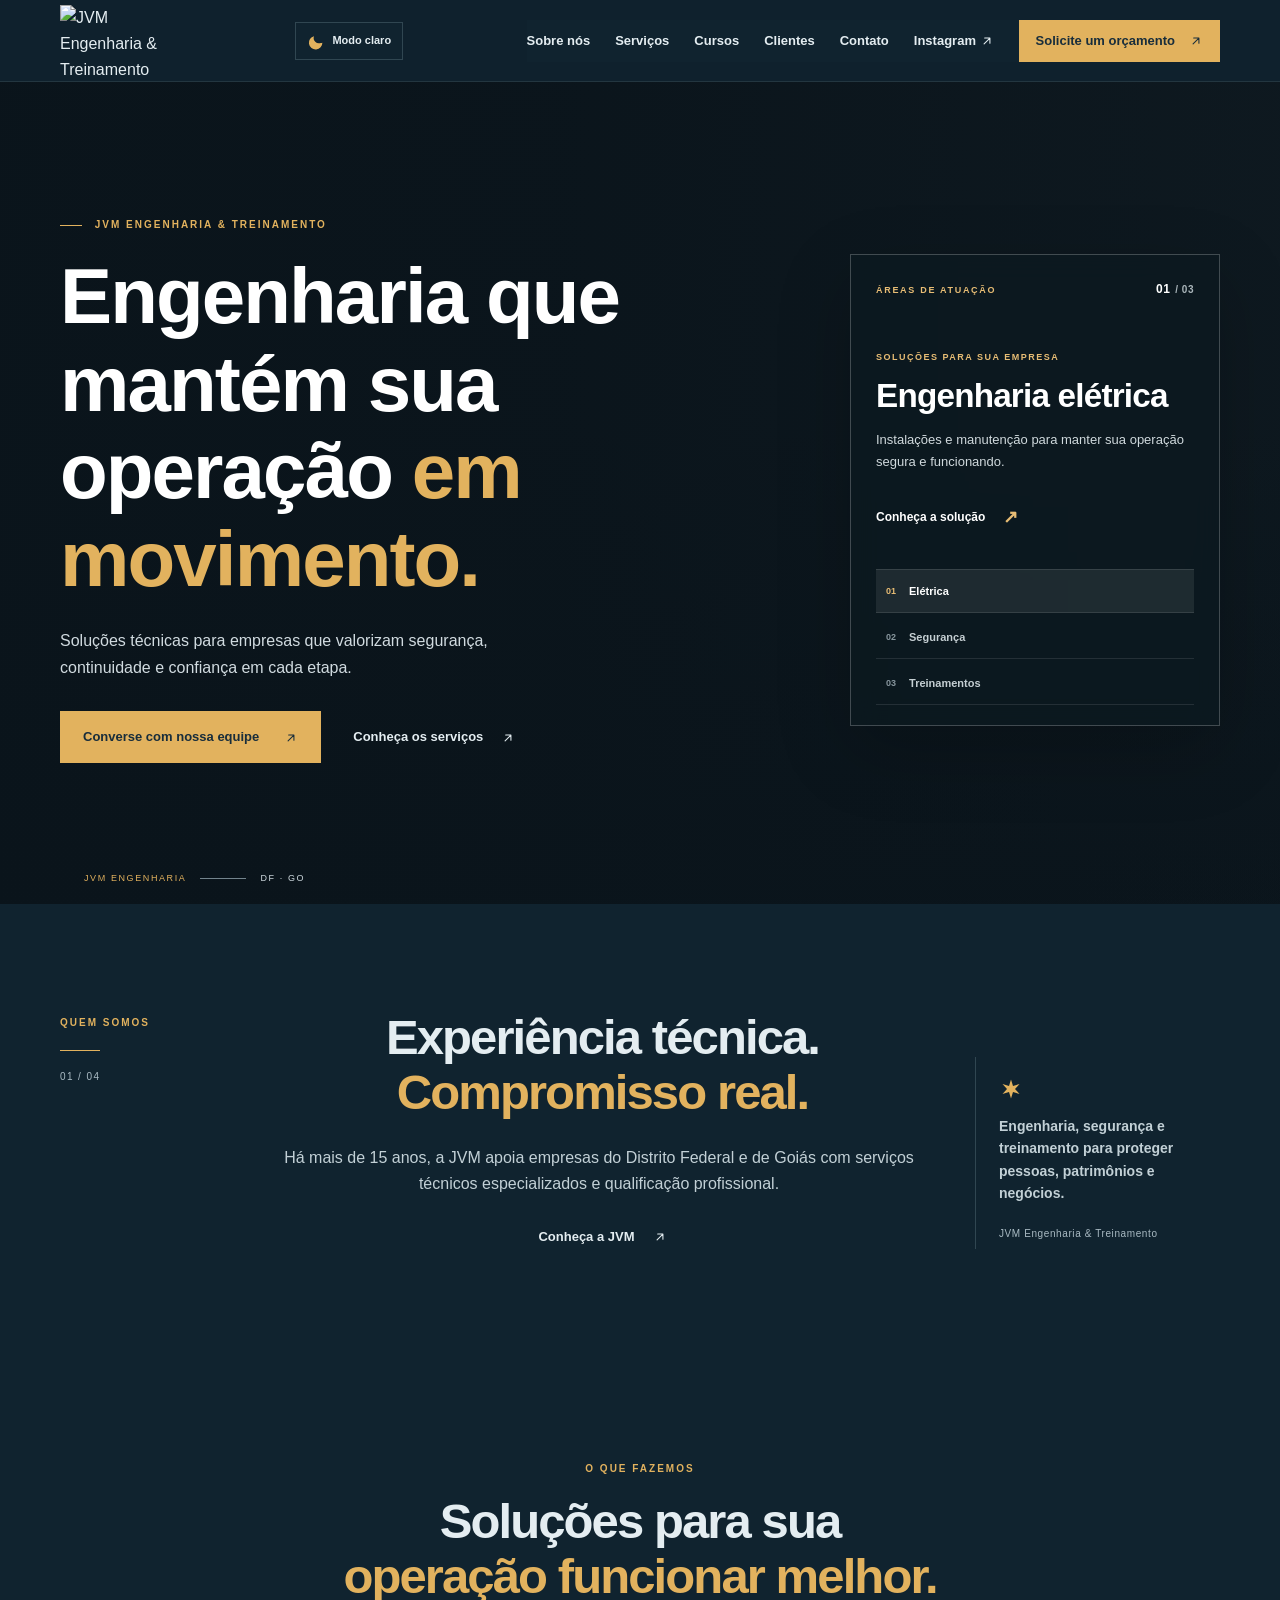
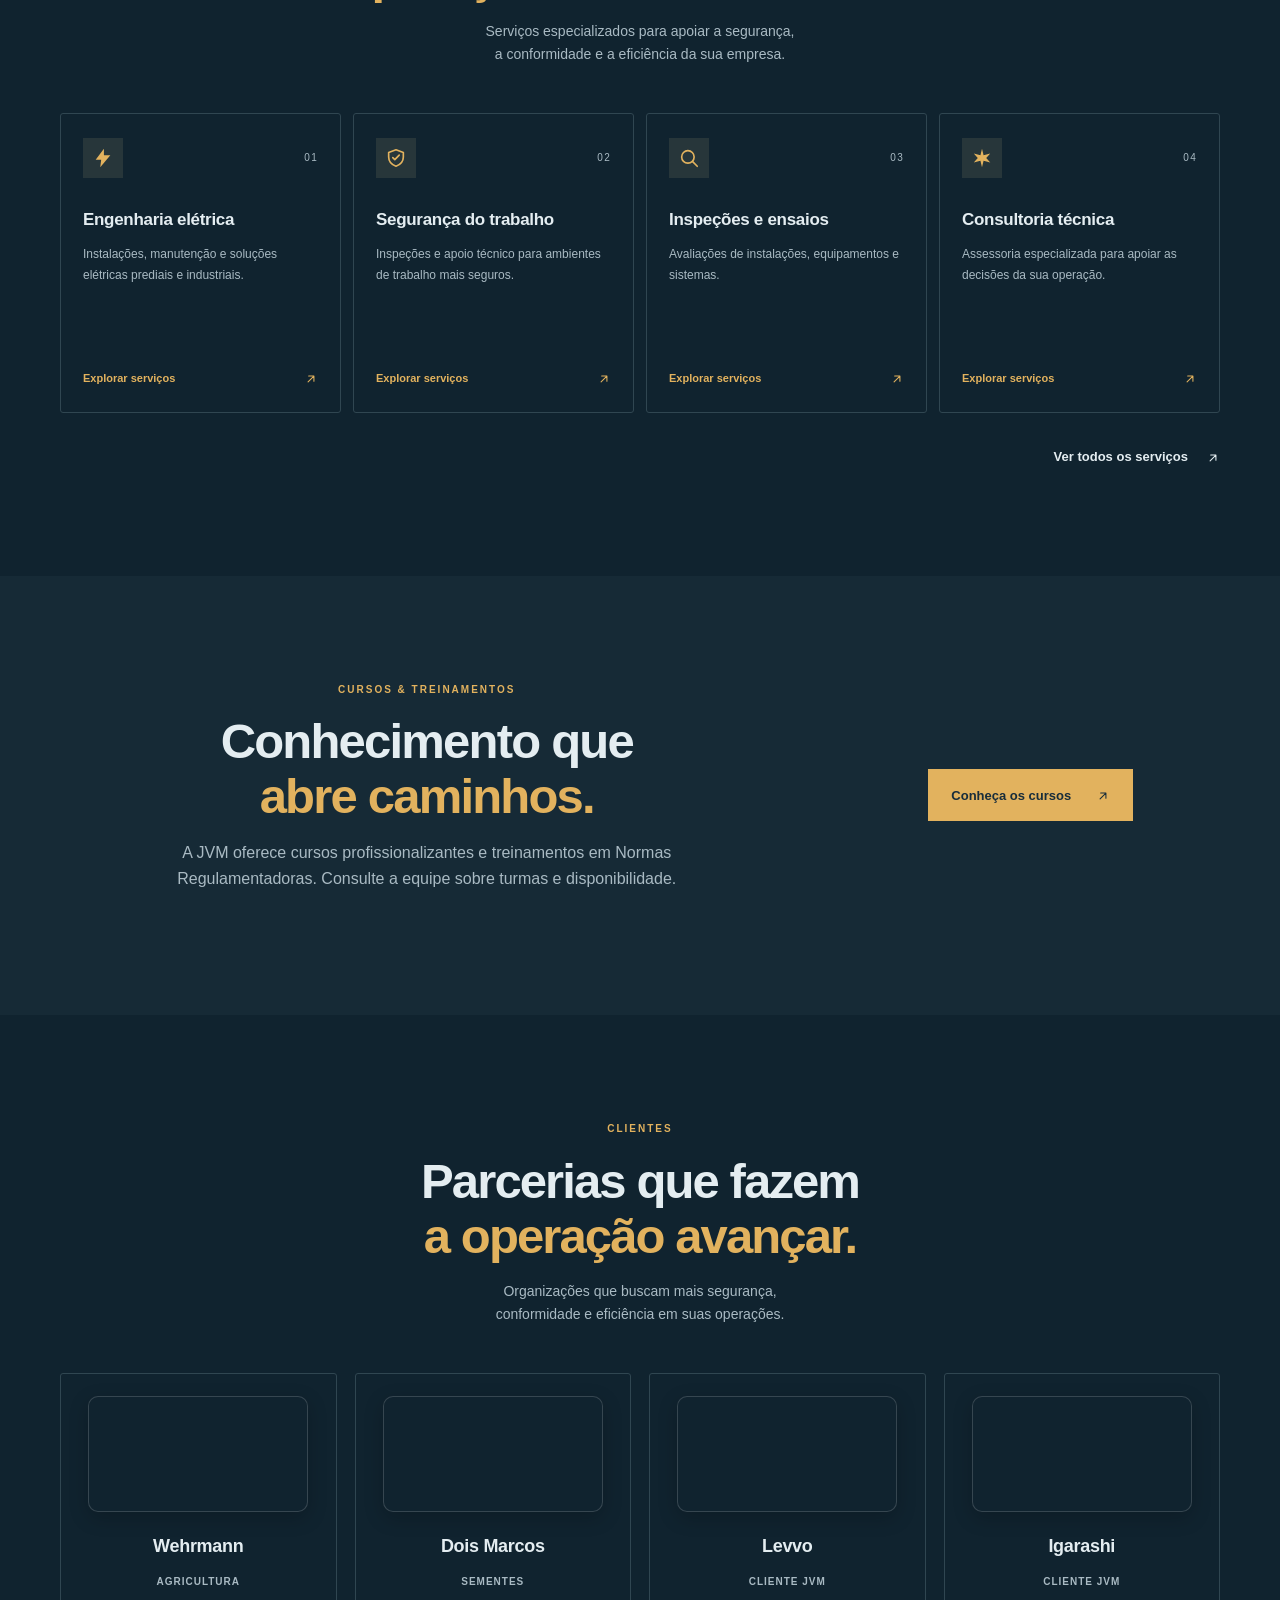
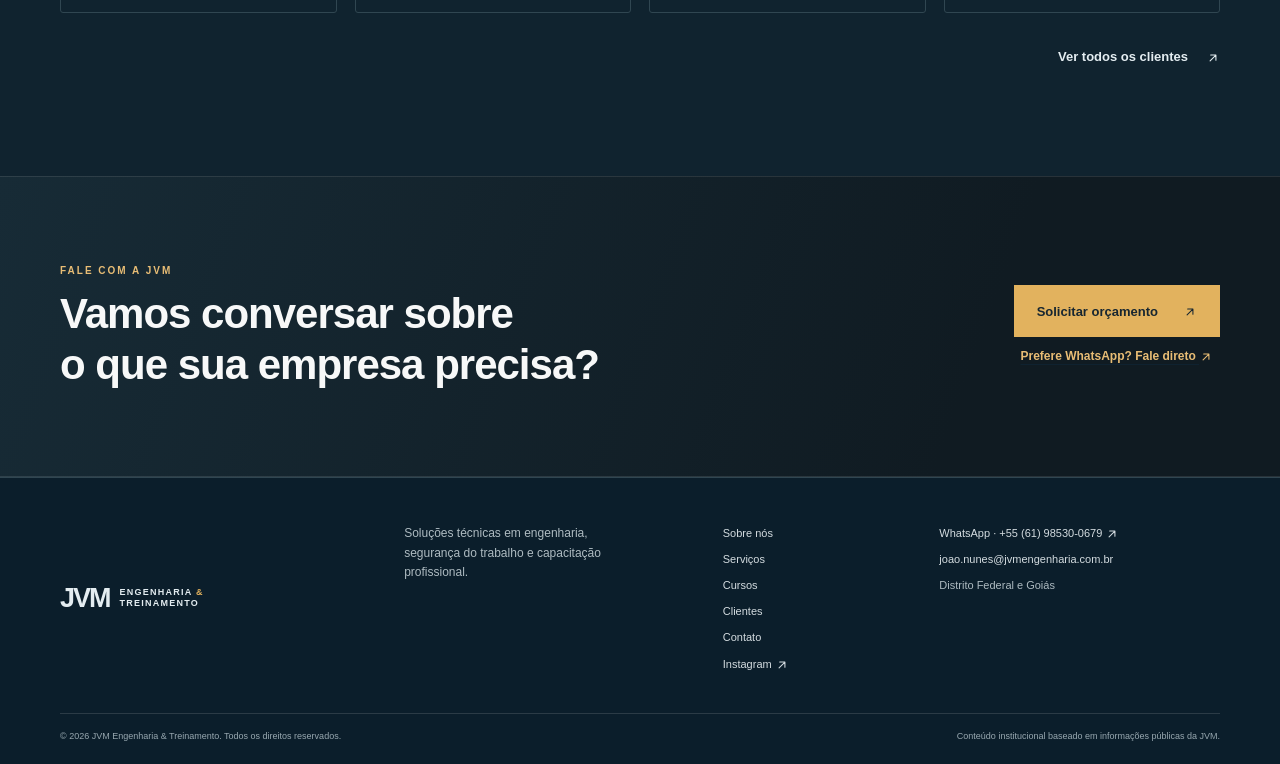
==== index.html @ 1b15221c "feat: Melhorias no visual" ====
<!doctype html>
<html lang="pt-BR">
  <head>
    <script src="js/theme.js">
    </script>
    <meta charset="utf-8">
    <meta name="viewport" content="width=device-width, initial-scale=1">
    <meta http-equiv="Content-Security-Policy" content="default-src 'self'; base-uri 'self'; object-src 'none'; form-action 'self'; img-src 'self' data: https:; style-src 'self' https://fonts.googleapis.com; font-src 'self' https://fonts.gstatic.com; script-src 'self'; connect-src 'self' https:; upgrade-insecure-requests">
    <meta name="theme-color" content="#10283b">
    <meta name="description" content="Engenharia elétrica, segurança do trabalho, inspeções, laudos e treinamentos profissionais no Distrito Federal e em Goiás.">
    <title>JVM Engenharia &amp; Treinamento | Início</title>
    <link rel="icon" href="data:image/svg+xml,%3Csvg xmlns='http://www.w3.org/2000/svg' viewBox='0 0 40 40'%3E%3Crect width='40' height='40' rx='8' fill='%2310283b'/%3E%3Cpath d='M12 27V13h4l4 7 4-7h4v14h-4v-7l-4 6-4-6v7z' fill='%23e1a94e'/%3E%3C/svg%3E">
    <link rel="preconnect" href="https://fonts.googleapis.com">
    <link rel="preconnect" href="https://fonts.gstatic.com" crossorigin>
    <link href="https://fonts.googleapis.com/css2?family=DM+Sans:wght@400;500;600;700&amp;family=Manrope:wght@400;500;600;700;800&amp;display=swap" rel="stylesheet">
    <link rel="stylesheet" href="css/style.css">
    <script src="js/config.js" defer>
    </script>
    <script src="js/main.js" defer>
    </script>
  </head>
  <body>
    <a class="skip-link" href="#conteudo">Pular para o conteúdo</a>
    <header class="site-header">
      <div class="container header-inner">
        <a class="brand" href="index.html" aria-label="JVM Engenharia — início">
          <img class="brand-logo" src="assets/images/jvm-logo.png" alt="JVM Engenharia &amp; Treinamento">
        </a>
        <button class="theme-toggle" id="theme-toggle" type="button" aria-label="Ativar modo escuro">
          <span class="theme-toggle-icon" aria-hidden="true">
            <svg class="theme-icon-moon" viewBox="0 0 24 24">
              <path d="M9.37 5.51A7 7 0 0 0 18.5 14.5c.69 0 1.36-.1 2-.3A9 9 0 1 1 9.37 5.51Z"/>
            </svg>
            <svg class="theme-icon-sun" viewBox="0 0 24 24" hidden>
              <circle cx="12" cy="12" r="4"/>
              <path d="M12 2v2m0 16v2M4.93 4.93l1.42 1.42m11.3 11.3 1.42 1.42M2 12h2m16 0h2M4.93 19.07l1.42-1.42m11.3-11.3 1.42-1.42" fill="none" stroke="currentColor" stroke-linecap="round" stroke-width="2"/>
            </svg>
          </span>
          <span class="theme-toggle-label">Modo escuro</span>
        </button>
        <button class="menu-toggle" aria-expanded="false" aria-controls="site-nav" aria-label="Abrir menu">
          <span>
          </span>
          <span>
          </span>
        </button>
        <nav class="nav" id="site-nav" aria-label="Navegação principal">
          <a href="sobre.html">Sobre nós</a>
          <a href="servicos.html">Serviços</a>
          <a href="cursos.html">Cursos</a>
          <a href="clientes.html">Clientes</a>
          <a href="contato.html">Contato</a>
          <a href="https://www.instagram.com/jvm_engenhariaetreinamento/?stkn=MXVxZW4xYjBiNGRyMw%3D%3D&amp;utm_source=qr" target="_blank" rel="noopener noreferrer">Instagram
            <svg class="link-icon" viewBox="0 0 24 24" aria-hidden="true">
              <path d="M7 17 17 7M8 7h9v9" fill="none" stroke="currentColor" stroke-linecap="round" stroke-linejoin="round" stroke-width="1.8"/>
            </svg>
          </a>
          <a class="button button-small" href="contato.html">Solicite um orçamento
            <span aria-hidden="true">
              <svg class="link-icon" viewBox="0 0 24 24" aria-hidden="true">
                <path d="M7 17 17 7M8 7h9v9" fill="none" stroke="currentColor" stroke-linecap="round" stroke-linejoin="round" stroke-width="1.8"/>
              </svg>
            </span>
          </a>
        </nav>
      </div>
    </header>
    <main id="conteudo">
      <section class="hero hero-showcase" id="inicio" data-active-service="eletrica">
        <div class="hero-photo" id="hero-photo" role="img" aria-label="Painel elétrico industrial"></div>
        <div class="hero-shade"></div>
        <div class="container hero-showcase-layout">
          <div class="hero-content">
            <p class="eyebrow eyebrow-light"><span></span> JVM ENGENHARIA &amp; TREINAMENTO</p>
            <h1>Engenharia que mantém sua operação <em>em movimento.</em></h1>
            <p class="hero-lead">Soluções técnicas para empresas que valorizam segurança, continuidade e confiança em cada etapa.</p>
            <div class="hero-actions">
              <a class="button" href="contato.html">Converse com nossa equipe <span aria-hidden="true"><svg class="link-icon" viewBox="0 0 24 24"><path d="M7 17 17 7M8 7h9v9" fill="none" stroke="currentColor" stroke-linecap="round" stroke-linejoin="round" stroke-width="1.8"/></svg></span></a>
              <a class="text-link light-link" href="servicos.html">Conheça os serviços <span aria-hidden="true"><svg class="link-icon" viewBox="0 0 24 24"><path d="M7 17 17 7M8 7h9v9" fill="none" stroke="currentColor" stroke-linecap="round" stroke-linejoin="round" stroke-width="1.8"/></svg></span></a>
            </div>
          </div>
          <aside class="hero-feature" aria-label="Destaque de serviços">
            <div class="hero-feature-top"><span>ÁREAS DE ATUAÇÃO</span><span id="hero-counter" aria-live="polite">01 <i>/ 03</i></span></div>
            <div class="hero-feature-content" id="hero-feature-panel" role="tabpanel" aria-labelledby="hero-tab-eletrica" tabindex="0" aria-live="polite" aria-atomic="true">
              <p class="hero-feature-label" id="hero-feature-label">SOLUÇÕES PARA SUA EMPRESA</p>
              <h2 id="hero-feature-title">Engenharia elétrica</h2>
              <p id="hero-feature-description">Instalações e manutenção para manter sua operação segura e funcionando.</p>
              <a class="hero-feature-link" id="hero-feature-link" href="servicos.html">Conheça a solução <span aria-hidden="true">↗</span></a>
            </div>
            <div class="hero-tabs" role="tablist" aria-label="Escolha uma área de atuação">
              <button type="button" role="tab" id="hero-tab-eletrica" aria-selected="true" aria-controls="hero-feature-panel" tabindex="0" data-service="eletrica"><span>01</span> Elétrica</button>
              <button type="button" role="tab" id="hero-tab-seguranca" aria-selected="false" aria-controls="hero-feature-panel" tabindex="-1" data-service="seguranca"><span>02</span> Segurança</button>
              <button type="button" role="tab" id="hero-tab-treinamentos" aria-selected="false" aria-controls="hero-feature-panel" tabindex="-1" data-service="treinamentos"><span>03</span> Treinamentos</button>
            </div>
          </aside>
          <div class="hero-index"><span>JVM ENGENHARIA</span><span class="index-line"></span><span>DF · GO</span></div>
        </div>
      </section>
      <section class="intro section-pad">
        <div class="container intro-grid home-intro-grid">
          <div class="section-kicker">
            <span class="eyebrow">QUEM SOMOS</span>
            <span class="kicker-rule">
            </span>
            <span class="kicker-number">01 / 04</span>
          </div>
          <div class="intro-main">
            <h2>Experiência técnica.
              <br>
              <em>Compromisso real.</em>
            </h2>
            <p class="intro-text">Há mais de 15 anos, a JVM apoia empresas do Distrito Federal e de Goiás com serviços técnicos especializados e qualificação profissional.</p>
            <a class="text-link" href="sobre.html">Conheça a JVM
              <span aria-hidden="true">
                <svg class="link-icon" viewBox="0 0 24 24" aria-hidden="true">
                  <path d="M7 17 17 7M8 7h9v9" fill="none" stroke="currentColor" stroke-linecap="round" stroke-linejoin="round" stroke-width="1.8"/>
                </svg>
              </span>
            </a>
          </div>
          <div class="intro-aside">
            <div class="aside-icon" aria-hidden="true">
              <svg viewBox="0 0 24 24">
                <path d="M12 2.5 14 9l6.5-2-4.5 5 4.5 5L14 15l-2 6.5L10 15l-6.5 2L8 12 3.5 7 10 9z"/>
              </svg>
            </div>
            <p>Engenharia, segurança e treinamento para proteger pessoas, patrimônios e negócios.</p>
            <span>JVM Engenharia &amp; Treinamento</span>
          </div>
        </div>
      </section>
      <section class="services section-pad">
        <div class="container">
          <div class="section-heading">
            <div>
              <p class="eyebrow">O QUE FAZEMOS</p>
              <h2>Soluções para sua
                <br>
                <em>operação funcionar melhor.</em>
              </h2>
            </div>
            <p>Serviços especializados para apoiar a segurança, a conformidade e a eficiência da sua empresa.</p>
          </div>
          <div class="service-grid">
            <article class="service-card">
              <div class="card-top">
                <span class="service-icon" aria-hidden="true">
                  <svg viewBox="0 0 24 24">
                    <path d="M13 2 4 14h6l-1 8 11-13h-7z"/>
                  </svg>
                </span>
                <span class="card-num">01</span>
              </div>
              <h3>Engenharia elétrica</h3>
              <p>Instalações, manutenção e soluções elétricas prediais e industriais.</p>
              <a href="servicos.html" class="card-link">Explorar serviços
                <span>
                  <svg class="link-icon" viewBox="0 0 24 24" aria-hidden="true">
                    <path d="M7 17 17 7M8 7h9v9" fill="none" stroke="currentColor" stroke-linecap="round" stroke-linejoin="round" stroke-width="1.8"/>
                  </svg>
                </span>
              </a>
            </article>
            <article class="service-card">
              <div class="card-top">
                <span class="service-icon" aria-hidden="true">
                  <svg viewBox="0 0 24 24">
                    <path d="M12 3 20 6v5c0 5-3.4 8.4-8 10-4.6-1.6-8-5-8-10V6z" fill="none" stroke="currentColor" stroke-linejoin="round" stroke-width="1.8"/>
                    <path d="m8.5 11.5 2.2 2.2 4.8-4.8" fill="none" stroke="currentColor" stroke-linecap="round" stroke-linejoin="round" stroke-width="1.8"/>
                  </svg>
                </span>
                <span class="card-num">02</span>
              </div>
              <h3>Segurança do trabalho</h3>
              <p>Inspeções e apoio técnico para ambientes de trabalho mais seguros.</p>
              <a href="servicos.html" class="card-link">Explorar serviços
                <span>
                  <svg class="link-icon" viewBox="0 0 24 24" aria-hidden="true">
                    <path d="M7 17 17 7M8 7h9v9" fill="none" stroke="currentColor" stroke-linecap="round" stroke-linejoin="round" stroke-width="1.8"/>
                  </svg>
                </span>
              </a>
            </article>
            <article class="service-card">
              <div class="card-top">
                <span class="service-icon" aria-hidden="true">
                  <svg viewBox="0 0 24 24">
                    <circle cx="10.8" cy="10.8" r="6.8" fill="none" stroke="currentColor" stroke-width="1.8"/>
                    <path d="m16 16 5 5" fill="none" stroke="currentColor" stroke-linecap="round" stroke-width="1.8"/>
                  </svg>
                </span>
                <span class="card-num">03</span>
              </div>
              <h3>Inspeções e ensaios</h3>
              <p>Avaliações de instalações, equipamentos e sistemas.</p>
              <a href="servicos.html" class="card-link">Explorar serviços
                <span>
                  <svg class="link-icon" viewBox="0 0 24 24" aria-hidden="true">
                    <path d="M7 17 17 7M8 7h9v9" fill="none" stroke="currentColor" stroke-linecap="round" stroke-linejoin="round" stroke-width="1.8"/>
                  </svg>
                </span>
              </a>
            </article>
            <article class="service-card">
              <div class="card-top">
                <span class="service-icon" aria-hidden="true">
                  <svg viewBox="0 0 24 24">
                    <path d="m12 2 1.7 7.1L21 7l-4.4 5 4.4 5-7.3-2.1L12 22l-1.7-7.1L3 17l4.4-5L3 7l7.3 2.1z"/>
                  </svg>
                </span>
                <span class="card-num">04</span>
              </div>
              <h3>Consultoria técnica</h3>
              <p>Assessoria especializada para apoiar as decisões da sua operação.</p>
              <a href="servicos.html" class="card-link">Explorar serviços
                <span>
                  <svg class="link-icon" viewBox="0 0 24 24" aria-hidden="true">
                    <path d="M7 17 17 7M8 7h9v9" fill="none" stroke="currentColor" stroke-linecap="round" stroke-linejoin="round" stroke-width="1.8"/>
                  </svg>
                </span>
              </a>
            </article>
          </div>
          <p class="home-more-link">
            <a class="text-link" href="servicos.html">Ver todos os serviços
              <span aria-hidden="true">
                <svg class="link-icon" viewBox="0 0 24 24" aria-hidden="true">
                  <path d="M7 17 17 7M8 7h9v9" fill="none" stroke="currentColor" stroke-linecap="round" stroke-linejoin="round" stroke-width="1.8"/>
                </svg>
              </span>
            </a>
          </p>
        </div>
      </section>
      <section class="home-training section-pad">
        <div class="container home-training-inner">
          <div>
            <p class="eyebrow">CURSOS &amp; TREINAMENTOS</p>
            <h2>Conhecimento que
              <br>
              <em>abre caminhos.</em>
            </h2>
            <p>A JVM oferece cursos profissionalizantes e treinamentos em Normas Regulamentadoras. Consulte a equipe sobre turmas e disponibilidade.</p>
          </div>
          <a class="button" href="cursos.html">Conheça os cursos
            <span aria-hidden="true">
              <svg class="link-icon" viewBox="0 0 24 24" aria-hidden="true">
                <path d="M7 17 17 7M8 7h9v9" fill="none" stroke="currentColor" stroke-linecap="round" stroke-linejoin="round" stroke-width="1.8"/>
              </svg>
            </span>
          </a>
        </div>
      </section>
      <section class="clients-preview section-pad">
        <div class="container">
          <div class="section-heading">
            <div>
              <p class="eyebrow">CLIENTES</p>
              <h2>Parcerias que fazem
                <br>
                <em>a operação avançar.</em>
              </h2>
            </div>
            <p>Organizações que buscam mais segurança, conformidade e eficiência em suas operações.</p>
          </div>
          <div class="client-grid" aria-label="Clientes da JVM">
            <article class="client-card client-card--brand">
              <span class="client-mark" aria-hidden="true"><img src="assets/logo%20-%20wehrmann.jpg" alt="" loading="lazy"></span>
              <h3>Wehrmann</h3>
              <p>Agricultura</p>
            </article>
            <article class="client-card client-card--brand">
              <span class="client-mark" aria-hidden="true"><img src="assets/logo%20-%20dois%20marcos.jpg" alt="" loading="lazy"></span>
              <h3>Dois Marcos</h3>
              <p>Sementes</p>
            </article>
            <article class="client-card client-card--brand">
              <span class="client-mark" aria-hidden="true"><img src="assets/logo%20-%20levvo.jpg" alt="" loading="lazy"></span>
              <h3>Levvo</h3>
              <p>Cliente JVM</p>
            </article>
            <article class="client-card client-card--brand">
              <span class="client-mark" aria-hidden="true"><img src="assets/logo%20-%20igarashi.jpg" alt="" loading="lazy"></span>
              <h3>Igarashi</h3>
              <p>Cliente JVM</p>
            </article>
          </div>
          <p class="home-more-link">
            <a class="text-link" href="clientes.html">Ver todos os clientes
              <span aria-hidden="true">
                <svg class="link-icon" viewBox="0 0 24 24">
                  <path d="M7 17 17 7M8 7h9v9" fill="none" stroke="currentColor" stroke-linecap="round" stroke-linejoin="round" stroke-width="1.8"/>
                </svg>
              </span>
            </a>
          </p>
        </div>
      </section>
      <section class="contact-cta">
        <div class="container cta-inner">
          <div>
            <p class="eyebrow eyebrow-light">FALE COM A JVM</p>
            <h2>Vamos conversar sobre
              <br>o que sua empresa precisa?</h2>
          </div>
          <div class="cta-actions">
            <a class="button button-light" href="contato.html">Solicitar orçamento
              <span aria-hidden="true">
                <svg class="link-icon" viewBox="0 0 24 24" aria-hidden="true">
                  <path d="M7 17 17 7M8 7h9v9" fill="none" stroke="currentColor" stroke-linecap="round" stroke-linejoin="round" stroke-width="1.8"/>
                </svg>
              </span>
            </a>
            <a class="cta-whatsapp" href="https://wa.me/5561985300679?text=Ol%C3%A1%2C%20gostaria%20de%20conversar%20com%20a%20JVM%20sobre%20um%20or%C3%A7amento." target="_blank" rel="noopener noreferrer">Prefere WhatsApp? Fale direto
              <span aria-hidden="true">
                <svg class="link-icon" viewBox="0 0 24 24" aria-hidden="true">
                  <path d="M7 17 17 7M8 7h9v9" fill="none" stroke="currentColor" stroke-linecap="round" stroke-linejoin="round" stroke-width="1.8"/>
                </svg>
              </span>
            </a>
          </div>
        </div>
      </section>
    </main>
    <footer class="footer">
      <div class="container footer-main">
        <a class="brand brand-footer" href="index.html">
          <span class="brand-mark">JVM</span>
          <span class="brand-copy">ENGENHARIA
            <i>&amp;</i>
            <br>TREINAMENTO</span>
        </a>
        <p>Soluções técnicas em engenharia, segurança do trabalho e capacitação profissional.</p>
        <div class="footer-links">
          <a href="sobre.html">Sobre nós</a>
          <a href="servicos.html">Serviços</a>
          <a href="cursos.html">Cursos</a>
          <a href="clientes.html">Clientes</a>
          <a href="contato.html">Contato</a>
          <a href="https://www.instagram.com/jvm_engenhariaetreinamento/?stkn=MXVxZW4xYjBiNGRyMw%3D%3D&amp;utm_source=qr" target="_blank" rel="noopener noreferrer">Instagram
            <svg class="link-icon" viewBox="0 0 24 24" aria-hidden="true">
              <path d="M7 17 17 7M8 7h9v9" fill="none" stroke="currentColor" stroke-linecap="round" stroke-linejoin="round" stroke-width="1.8"/>
            </svg>
          </a>
        </div>
        <div class="footer-contact">
          <a href="https://wa.me/5561985300679" target="_blank" rel="noopener noreferrer">WhatsApp · +55 (61) 98530-0679
            <svg class="link-icon" viewBox="0 0 24 24" aria-hidden="true">
              <path d="M7 17 17 7M8 7h9v9" fill="none" stroke="currentColor" stroke-linecap="round" stroke-linejoin="round" stroke-width="1.8"/>
            </svg>
          </a>
          <a href="mailto:joao.nunes@jvmengenharia.com.br">joao.nunes@jvmengenharia.com.br</a>
          <span>Distrito Federal e Goiás</span>
        </div>
      </div>
      <div class="container footer-bottom">
        <span>©
          <span id="year">
          </span>
          JVM Engenharia &amp; Treinamento. Todos os direitos reservados.</span>
        <span>Conteúdo institucional baseado em informações públicas da JVM.</span>
      </div>
    </footer>
  </body>
</html>
---- css/style.css ----
:root {
  --navy:#10283b;
  --navy-2:#18384d;
  --ink:#e4edf1;
  --muted:#a9bac3;
  --gold:#e2b25e;
  --pale:#162a36;
  --white:#fff;
  --line:#304651;
  --surface:#10232f;
  --surface-soft:#162a36;
  --field:#0d1e28;
  --field-border:#405560;
  --card-hover:#1b303c;
  --font:'DM Sans',sans-serif;
  --display:'Manrope',sans-serif
}
* {
  box-sizing:border-box
}
html {
  scroll-behavior:smooth;
  scroll-padding-top:82px
}
body {
  margin:0;
  color:var(--ink);
  font-family:var(--font);
  font-size:16px;
  line-height:1.65;
  -webkit-font-smoothing:antialiased
}
a {
  color:inherit;
  text-decoration:none
}
button,input,select,textarea {
  font:inherit
}
.container {
  width:min(1160px,calc(100% - 48px));
  margin-inline:auto
}
.skip-link {
  position:absolute;
  left:12px;
  top:-60px;
  z-index:1000;
  padding:10px 16px;
  background:white;
  color:var(--navy)
}
.skip-link:focus {
  top:12px
}
.site-header {
  height:82px;
  position:sticky;
  top:0;
  z-index:20;
  background:rgba(255,255,255,.97);
  border-bottom:1px solid rgba(16,40,59,.07);
  backdrop-filter:blur(12px)
}
.header-inner {
  height:100%;
  display:flex;
  align-items:center;
  justify-content:space-between
}
.brand {
  display:flex;
  align-items:center;
  gap:10px;
  color:var(--navy)
}
.theme-toggle {
  display:inline-flex;
  align-items:center;
  justify-content:center;
  gap:7px;
  min-height:38px;
  padding:0 11px;
  border:1px solid var(--line);
  background:var(--surface);
  color:var(--ink);
  cursor:pointer;
  font-size:11px;
  font-weight:600;
  white-space:nowrap
}
.theme-toggle:hover {
  border-color:var(--gold)
}
.theme-toggle-icon {
  color:var(--gold);
  display:inline-flex;
  align-items:center;
  justify-content:center
}
.theme-toggle-icon svg {
  display:block;
  width:18px;
  height:18px;
  fill:currentColor
}
.theme-toggle-icon svg[hidden] {
  display:none
}
.brand-logo {
  display:block;
  width:112px;
  height:72px;
  object-fit:contain
}
.brand-mark {
  font-family:var(--display);
  font-weight:800;
  font-size:27px;
  letter-spacing:-2px;
  line-height:1
}
.brand-copy {
  font-family:var(--display);
  font-weight:700;
  font-size:9px;
  line-height:1.25;
  letter-spacing:1.25px
}
.brand-copy i {
  font-style:normal;
  color:var(--gold)
}
.nav {
  display:flex;
  align-items:center;
  gap:25px;
  font-size:13px;
  font-weight:600
}
.nav>a:not(.button) {
  transition:color .2s
}
.nav>a:not(.button):hover,.text-link:hover {
  color:#ae7a29
}
.nav>a[aria-current="page"]:not(.button) {
  color:#ae7a29
}
.link-icon {
  display:inline-block;
  width:14px;
  height:14px;
  flex:0 0 auto;
  vertical-align:middle
}
.page-entering #conteudo,
.page-entering .footer {
  animation:page-enter .42s cubic-bezier(.2,.7,.25,1) both
}
.page-leaving #conteudo,
.page-leaving .footer {
  animation:page-leave .17s ease-in both;
  pointer-events:none
}
html::after {
  position:fixed;
  inset:0 auto auto 0;
  z-index:1000;
  width:100%;
  height:3px;
  background:var(--gold);
  content:"";
  opacity:0;
  transform:scaleX(0);
  transform-origin:left center
}
.page-leaving::after {
  opacity:1;
  transform:scaleX(1);
  transition:transform .17s ease,opacity .05s ease
}
@keyframes page-enter {
  from { opacity:0; transform:translateY(12px) }
  to { opacity:1; transform:translateY(0) }
}
@keyframes page-leave {
  to { opacity:.55; transform:translateY(-5px) }
}
.page-banner {
  padding:82px 0 76px;
  background:var(--surface-soft);
  border-bottom:1px solid var(--line);
  text-align:center
}
.page-banner .eyebrow {
  margin:0 0 18px
}
.page-banner h1 {
  max-width:820px;
  margin:0;
  margin-inline:auto;
  color:var(--ink);
  font-family:var(--display);
  font-size:clamp(38px,6vw,66px);
  font-weight:600;
  letter-spacing:-2.8px;
  line-height:1.08
}
.page-banner h1 em,.home-training h2 em {
  color:#ae7a29;
  font-style:normal
}
.page-banner>div>p:last-child {
  max-width:610px;
  margin:22px auto 0;
  color:var(--muted);
  font-size:16px
}
.page-intro-grid {
  grid-template-columns:170px minmax(0,1fr) 245px
}
.intro-main,
.section-kicker {
  text-align:center
}
.section-kicker {
  align-items:center
}
.home-more-link {
  margin:30px 0 0;
  text-align:right
}
.home-training {
  background:var(--surface-soft)
}
.home-training-inner {
  display:flex;
  align-items:center;
  justify-content:space-between;
  gap:48px;
  text-align:center
}
.home-training-inner>div {
  max-width:620px;
  margin-inline:auto
}
.home-training .eyebrow {
  margin:0 0 16px
}
.home-training h2 {
  margin:0;
  color:var(--ink);
  font-family:var(--display);
  font-size:clamp(34px,4vw,49px);
  line-height:1.12;
  letter-spacing:-1.8px
}
.home-training-inner>div>p:last-child {
  max-width:560px;
  margin-inline:auto;
  color:var(--muted)
}
.home-training-inner>.button {
  margin-inline:auto
}
.clients-preview {
  background:var(--surface)
}
.client-grid {
  display:grid;
  grid-template-columns:repeat(4,minmax(0,1fr));
  grid-auto-rows:1fr;
  gap:18px
}
.client-card {
  min-width:0;
  min-height:0;
  padding:0;
  border:1px solid var(--line);
  border-radius:14px;
  background:var(--surface);
  box-shadow:0 5px 18px rgba(16,40,59,.045);
  transition:background .2s,transform .2s,border-color .2s,box-shadow .2s
}
.client-card:hover {
  position:relative;
  z-index:1;
  background:var(--card-hover);
  border-color:rgba(215,163,78,.65);
  box-shadow:0 12px 28px rgba(16,40,59,.1);
  transform:translateY(-3px)
}
.client-mark {
  display:grid;
  place-items:center;
  width:36px;
  height:36px;
  margin-bottom:25px;
  background:#f5f1e8;
  color:#a67932;
  font-size:10px;
  font-weight:700;
  letter-spacing:1px
}
.client-card h3 {
  margin:0 0 9px;
  font-family:var(--display);
  font-size:16px;
  letter-spacing:-.3px
}
.client-card p {
  margin:0;
  color:var(--muted);
  font-size:12px;
  line-height:1.7
}
.client-card--brand {
  display:flex;
  flex-direction:column;
  justify-content:center;
  align-items:center;
  min-height:238px;
  padding:22px 18px;
  text-align:center
}
.client-card--brand .client-mark {
  display:grid;
  place-items:center;
  flex:0 0 116px;
  width:100%;
  max-width:220px;
  height:116px;
  margin:0 0 12px;
  padding:12px 16px;
  border:1px solid var(--line);
  border-radius:10px;
  background:var(--surface);
  box-shadow:0 2px 8px rgba(16,40,59,.035);
  color:transparent;
  transition:border-color .2s ease,box-shadow .2s ease
}
.client-card--brand .client-mark img {
  display:block;
  max-width:100%;
  max-height:88px;
  width:auto;
  height:auto;
  object-fit:contain;
  image-rendering:auto
}
.client-card--brand:hover .client-mark {
  border-color:rgba(215,163,78,.65);
  box-shadow:0 4px 12px rgba(16,40,59,.08)
}
.client-card--brand h3 {
  display:grid;
  place-items:center;
  min-height:2.5em;
  max-width:100%;
  margin:0;
  font-size:clamp(15px,1.5vw,18px);
  line-height:1.25;
  font-weight:800
}
.client-card--brand p {
  min-height:1.5em;
  margin-top:4px;
  font-size:10px;
  font-weight:700;
  letter-spacing:1px;
  text-transform:uppercase
}
.button {
  display:inline-flex;
  align-items:center;
  justify-content:center;
  gap:25px;
  min-height:52px;
  padding:0 22px;
  background:var(--gold);
  color:#182d3b;
  font-size:13px;
  font-weight:700;
  border:1px solid var(--gold);
  transition:background .2s,color .2s,transform .2s
}
.button:hover {
  background:#e6ba70;
  transform:translateY(-2px)
}
.button-small {
  min-height:42px;
  padding:0 16px;
  gap:14px
}
.menu-toggle {
  display:none
}
.hero {
  position:relative;
  min-height:660px;
  color:white;
  background:var(--navy);
  overflow:hidden
}
.hero-photo {
  position:absolute;
  inset:0 0 0 38%;
  background-image:url('https://images.unsplash.com/photo-1518770660439-4636190af475?auto=format&fit=crop&w=2000&q=82');
  background-position:center;
  background-size:cover;
  filter:saturate(.65)
}
.hero-shade {
  position:absolute;
  inset:0;
  background:linear-gradient(90deg,#10283b 0%,#10283b 37%,rgba(16,40,59,.93) 48%,rgba(16,40,59,.39) 100%),linear-gradient(0deg,rgba(9,27,40,.42),transparent 45%)
}
.hero-content {
  position:relative;
  z-index:1;
  padding-top:118px;
  padding-bottom:112px
}
.eyebrow {
  margin:0 0 20px;
  color:#8b682e;
  font-size:10px;
  font-weight:700;
  letter-spacing:2px
}
.eyebrow-light {
  color:#e6bc74
}
.eyebrow span {
  display:inline-block;
  width:22px;
  height:1px;
  margin-right:8px;
  vertical-align:middle;
  background:currentColor
}
.hero h1,.section-heading h2,.intro h2,.detail-heading h2,.proof h2,.training h2,.contact h2 {
  margin:0;
  font-family:var(--display);
  font-weight:600;
  letter-spacing:-1.9px;
  line-height:1.12
}
.hero h1 {
  max-width:700px;
  font-size:clamp(44px,6vw,74px)
}
em {
  color:#c79240;
  font-style:normal
}
.hero h1 em {
  color:#e1b05d
}
.hero-lead {
  max-width:500px;
  margin:25px 0 30px;
  color:#d1dbe0;
  font-size:16px
}
.hero-actions {
  display:flex;
  align-items:center;
  gap:32px
}
.text-link {
  display:inline-flex;
  align-items:center;
  gap:18px;
  color:var(--navy);
  font-size:13px;
  font-weight:700
}
.light-link {
  color:white
}
.hero-note {
  position:absolute;
  right:24px;
  bottom:48px;
  display:flex;
  align-items:center;
  gap:15px;
  color:#d7e0e4;
  font-size:11px;
  line-height:1.5
}
.note-line {
  width:42px;
  height:1px;
  background:var(--gold)
}
.hero-index {
  position:absolute;
  left:50%;
  bottom:0;
  display:flex;
  align-items:center;
  gap:14px;
  transform:translateX(-50%);
  width:min(1160px,calc(100% - 48px));
  height:52px;
  color:#d0dbe0;
  font-size:9px;
  letter-spacing:1.6px
}
.hero-index>span:first-child {
  color:#e1b05d
}
.index-line {
  width:46px;
  height:1px;
  background:#73848d
}
.section-pad {
  padding:106px 0
}
.intro {
  background:var(--surface-soft)
}
.intro-grid {
  display:grid;
  grid-template-columns:170px minmax(0,1fr) 245px;
  gap:44px
}
.section-kicker {
  display:flex;
  flex-direction:column;
  align-items:flex-start;
  gap:18px
}
.section-kicker .eyebrow {
  margin:5px 0 0
}
.kicker-rule {
  height:1px;
  width:40px;
  background:var(--gold)
}
.kicker-number {
  color:var(--muted);
  font-size:10px;
  letter-spacing:1.4px
}
.intro h2,.section-heading h2,.proof h2,.training h2,.contact h2 {
  font-size:clamp(34px,4vw,49px)
}
.intro-text {
  max-width:650px;
  margin:25px 0 25px;
  color:var(--muted);
  font-size:16px
}
.intro-aside {
  align-self:end;
  padding:20px 0 4px 23px;
  border-left:1px solid #c9d4d4
}
.aside-icon {
  color:var(--gold);
  font-size:22px
}
.aside-icon svg {
  display:block;
  width:24px;
  height:24px;
  fill:currentColor
}
.intro-aside p {
  margin:14px 0;
  color:var(--ink);
  font-family:var(--display);
  font-size:14px;
  font-weight:600;
  line-height:1.6
}
.intro-aside span {
  color:var(--muted);
  font-size:10px;
  letter-spacing:.6px
}
.services {
  background:var(--surface)
}
.section-heading {
  display:flex;
  flex-direction:column;
  justify-content:center;
  align-items:center;
  gap:16px;
  margin-bottom:42px
}
.section-heading>div,
.section-heading>p {
  text-align:center
}
.section-heading .eyebrow,.proof .eyebrow,.training .eyebrow,.contact .eyebrow {
  margin-bottom:17px
}
.section-heading>p {
  max-width:315px;
  margin:0 auto 5px;
  color:var(--muted);
  font-size:14px
}
.service-grid {
  display:grid;
  grid-template-columns:repeat(4,1fr);
  border-top:1px solid var(--line);
  border-left:1px solid var(--line)
}
.service-card {
  display:flex;
  flex-direction:column;
  min-height:286px;
  padding:24px 22px 20px;
  border-right:1px solid var(--line);
  border-bottom:1px solid var(--line);
  transition:background .2s,transform .2s
}
.service-card:hover {
  position:relative;
  z-index:1;
  background:var(--card-hover);
  transform:translateY(-4px)
}
.card-top {
  display:flex;
  justify-content:space-between;
  align-items:center;
  margin-bottom:28px
}
.service-icon {
  display:grid;
  place-items:center;
  width:40px;
  height:40px;
  background:#f5f1e8;
  color:#a67932;
  font-size:22px
}
.service-icon svg {
  display:block;
  width:22px;
  height:22px;
  fill:currentColor
}
.card-num {
  color:var(--muted);
  font-size:10px;
  letter-spacing:1.3px
}
.service-card h3 {
  margin:0 0 10px;
  font-family:var(--display);
  font-size:17px;
  letter-spacing:-.3px
}
.service-card p {
  margin:0;
  color:var(--muted);
  font-size:12px;
  line-height:1.7
}
.card-link {
  display:flex;
  justify-content:space-between;
  align-items:center;
  margin-top:auto;
  padding-top:22px;
  color:#8c6629;
  font-size:11px;
  font-weight:700
}
.card-link span {
  font-size:17px
}
.service-detail {
  background:var(--navy);
  color:white
}
.detail-grid {
  display:grid;
  grid-template-columns:.82fr 1.18fr;
  gap:90px
}
.detail-heading h2 {
  font-size:clamp(35px,4vw,49px)
}
.detail-heading>p:not(.eyebrow) {
  max-width:385px;
  margin:22px 0 28px;
  color:#bdcbd2;
  font-size:14px
}
.button-outline {
  background:transparent;
  color:white;
  border-color:#76909f
}
.button-outline:hover {
  background:white;
  color:var(--navy)
}
.detail-list>div {
  display:grid;
  grid-template-columns:44px 1fr 20px;
  align-items:start;
  gap:10px;
  padding:14px 0;
  border-bottom:1px solid rgba(255,255,255,.18)
}
.detail-list>div:first-child {
  border-top:1px solid rgba(255,255,255,.18)
}
.detail-list span {
  padding-top:3px;
  color:#d9ae65;
  font-size:10px;
  letter-spacing:1px
}
.detail-list p {
  margin:0;
  color:#f0f3f4;
  font-size:13px
}
.detail-list b {
  color:#d9ae65;
  font-weight:400
}
.proof {
  background:var(--surface-soft)
}
.proof-grid {
  display:grid;
  grid-template-columns:.9fr 1.1fr;
  gap:100px
}
.proof-title {
  align-self:start;
  position:sticky;
  top:120px;
  text-align:center
}
.proof-items article {
  display:grid;
  grid-template-columns:55px 1fr;
  gap:18px;
  padding:22px 0;
  border-bottom:1px solid #d5dede
}
.proof-items article:first-child {
  padding-top:0
}
.proof-items article>span {
  color:#b2823b;
  font-size:10px;
  letter-spacing:1px
}
.proof-items h3 {
  margin:0 0 5px;
  font-family:var(--display);
  font-size:17px
}
.proof-items p {
  margin:0;
  color:var(--muted);
  font-size:13px
}
.training {
  background:var(--surface)
}
.training-grid {
  display:grid;
  grid-template-columns:1.05fr .95fr;
  gap:80px;
  align-items:center
}
.training-copy>p:not(.eyebrow) {
  max-width:510px;
  margin-inline:auto;
  color:var(--muted);
  font-size:14px
}
.training-copy,
.detail-heading,
.contact-intro {
  text-align:center
}
.training-copy .course-tags {
  justify-content:center
}
.training-copy .text-link {
  justify-content:center
}
.training-copy>.button {
  display:flex;
  width:fit-content;
  margin:24px auto 0
}
.course-tags {
  display:flex;
  flex-wrap:wrap;
  gap:8px;
  margin:24px 0
}
.course-tags span {
  padding:8px 11px;
  background:var(--surface-soft);
  color:var(--ink);
  font-size:11px
}
.training-visual {
  position:relative;
  min-height:410px
}
.training-image {
  position:absolute;
  inset:0 32px 28px 0;
  background:linear-gradient(0deg,rgba(16,40,59,.24),transparent 55%),url('../assets/images/jvm-treinamento-turma.jpeg') center/cover
}
.training-image-secondary {
  position:absolute;
  top:74px;
  right:0;
  width:42%;
  height:34%;
  border:8px solid #fff;
  background:url('../assets/images/jvm-treinamento-aula.jpg') center/cover;
  box-shadow:0 12px 32px rgba(16,40,59,.18)
}
.training-caption {
  position:absolute;
  bottom:0;
  right:0;
  left:18px;
  display:flex;
  justify-content:space-between;
  padding:13px 16px;
  background:var(--navy);
  color:white;
  font-size:9px;
  letter-spacing:.8px
}
.training-caption span+span {
  color:#c7d0d4;
  letter-spacing:0
}
.training-stamp {
  position:absolute;
  bottom:56px;
  left:24px;
  display:grid;
  place-content:center;
  width:90px;
  height:90px;
  background:var(--gold);
  color:var(--navy);
  font-family:var(--display);
  font-size:24px;
  font-weight:800;
  line-height:1;
  text-align:center
}
.training-stamp span {
  font:700 7px var(--font);
  letter-spacing:1px
}
.contact-cta {
  padding:60px 0;
  background:#bd8c43;
  color:white
}
.cta-actions {
  display:flex;
  flex-direction:column;
  align-items:center;
  gap:10px
}
.cta-whatsapp {
  color:white;
  font-size:12px;
  font-weight:600;
  text-decoration:underline;
  text-decoration-color:rgba(255,255,255,.55);
  text-underline-offset:4px
}
.cta-whatsapp:hover {
  text-decoration-color:white
}
.cta-inner {
  display:flex;
  justify-content:space-between;
  align-items:center
}
.cta-inner .eyebrow {
  margin-bottom:10px;
  color:#f8e8c9
}
.cta-inner>div {
  text-align:center
}
.cta-inner h2 {
  margin:0;
  font-family:var(--display);
  font-size:clamp(30px,4vw,42px);
  font-weight:600;
  line-height:1.2;
  letter-spacing:-1px;
  text-align:center
}
.button-light {
  background:white;
  border-color:white;
  color:var(--navy)
}
.button-light:hover {
  background:#f3f5f4
}
.contact {
  background:var(--surface-soft)
}
.contact-grid {
  display:grid;
  grid-template-columns:.88fr 1.12fr;
  gap:90px
}
.contact-intro>p:not(.eyebrow) {
  max-width:400px;
  margin-inline:auto;
  color:var(--muted);
  font-size:14px
}
.contact-info {
  display:grid;
  gap:17px;
  margin-top:30px
}
.contact-info>div {
  padding-top:13px;
  border-top:1px solid var(--line)
}
.contact-info span {
  color:#8a6a35;
  font-size:9px;
  font-weight:700;
  letter-spacing:1.4px
}
.contact-info p,.contact-info a {
  display:block;
  margin:3px 0 0;
  font-size:12px
}
.contact-info .whatsapp-link {
  color:#8c6629;
  font-weight:700
}
.contact-info a:hover {
  color:#9a712f
}
.contact-form {
  display:grid;
  gap:16px;
  padding:30px;
  background:var(--surface);
  box-shadow:0 12px 35px rgba(23,50,64,.05)
}
.honeypot {
  position:absolute;
  left:-10000px;
  width:1px;
  height:1px;
  overflow:hidden
}
.contact-form button:disabled {
  cursor:wait;
  opacity:.7
}
.form-row {
  display:grid;
  grid-template-columns:1fr 1fr;
  gap:15px
}
.contact-form label {
  display:grid;
  gap:7px;
  color:var(--muted);
  font-size:11px;
  font-weight:600
}
.contact-form input,.contact-form select,.contact-form textarea {
  width:100%;
  min-height:44px;
  padding:10px 12px;
  border:1px solid var(--field-border);
  border-radius:0;
  background:var(--field);
  color:var(--ink);
  outline:none;
  font-size:13px
}
.contact-form textarea {
  resize:vertical
}
.contact-form input:focus,.contact-form select:focus,.contact-form textarea:focus {
  border-color:#b58740;
  box-shadow:0 0 0 3px rgba(215,163,78,.17)
}
.contact-form input::placeholder,.contact-form textarea::placeholder {
  color:var(--muted);
  opacity:1
}
.contact-form .button {
  justify-self:start
}
.form-note {
  margin:-8px 0 0;
  color:var(--muted);
  font-size:10px
}
.footer {
  background:#0b1e2b;
  color:white
}
.footer-main {
  display:grid;
  grid-template-columns:1.2fr 1.1fr .7fr 1.1fr;
  gap:38px;
  padding:46px 0 40px
}
.brand-footer {
  color:white
}
.footer-main>p {
  max-width:220px;
  margin:0;
  color:#aebbc1;
  font-size:12px
}
.footer-links,.footer-contact {
  display:grid;
  align-content:start;
  gap:8px;
  font-size:11px
}
.footer-links a,.footer-contact a {
  color:#d4dce0
}
.footer-links a:hover,.footer-contact a:hover {
  color:#e1b05d
}
.footer-contact span {
  color:#aebbc1
}
.footer-bottom {
  display:flex;
  justify-content:space-between;
  gap:15px;
  padding:15px 0 20px;
  border-top:1px solid rgba(255,255,255,.13);
  color:#98a8b0;
  font-size:9px
}
.form-note[data-state="error"] {
  color:#a83e32
}
.form-note[data-state="success"] {
  color:#35744b
}
:root[data-theme="dark"] {
  color-scheme:dark;
  --ink:#e4edf1;
  --muted:#a9bac3;
  --line:#304651;
  --surface:#10232f;
  --surface-soft:#162a36;
  --field:#0d1e28;
  --field-border:#405560;
  --card-hover:#1b303c
}
:root[data-theme="dark"] .site-header {
  background:rgba(16,35,47,.97);
  border-bottom-color:rgba(214,229,235,.1)
}
:root[data-theme="dark"] .nav>a:not(.button):hover,
:root[data-theme="dark"] .text-link:hover,
:root[data-theme="dark"] .contact-info a:hover {
  color:#f0c36e
}
:root[data-theme="dark"] .contact-cta {
  color:#10283b
}
:root[data-theme="dark"] .cta-inner .eyebrow,
:root[data-theme="dark"] .cta-whatsapp {
  color:#10283b
}
:root[data-theme="dark"] .cta-whatsapp {
  text-decoration-color:rgba(16,40,59,.6)
}
:root[data-theme="dark"] em,
:root[data-theme="dark"] .eyebrow,
:root[data-theme="dark"] .proof-items article>span {
  color:#e2b25e
}
:root[data-theme="dark"] .menu-toggle span {
  background:var(--ink)
}
:root[data-theme="dark"] .brand,
:root[data-theme="dark"] .text-link {
  color:var(--ink)
}
:root[data-theme="dark"] .skip-link {
  background:var(--surface);
  color:var(--ink)
}
:root[data-theme="dark"] .service-icon {
  background:#27363a;
  color:#e2b25e
}
:root[data-theme="dark"] .client-mark {
  background:#27363a;
  color:#e2b25e
}
:root[data-theme="dark"] .client-card--brand .client-mark {
  background-color:var(--surface);
  border-color:rgba(255,255,255,.16);
  box-shadow:0 6px 20px rgba(0,0,0,.2)
}
:root[data-theme="dark"] .card-link,
:root[data-theme="dark"] .contact-info .whatsapp-link,
:root[data-theme="dark"] .contact-info span {
  color:#e2b25e
}
:root[data-theme="dark"] .intro-text,
:root[data-theme="dark"] .intro-aside p,
:root[data-theme="dark"] .contact-form label {
  color:#c2d0d6
}
:root[data-theme="dark"] .intro-aside {
  border-left-color:var(--line)
}
:root[data-theme="dark"] .proof-items article {
  border-bottom-color:var(--line)
}
:root[data-theme="dark"] .training-image-secondary {
  border-color:var(--surface)
}
:root[data-theme="dark"] .contact-form input,
:root[data-theme="dark"] .contact-form select,
:root[data-theme="dark"] .contact-form textarea {
  color-scheme:dark
}
:root[data-theme="dark"] .form-note[data-state="error"] {
  color:#ff9d91
}
:root[data-theme="dark"] .form-note[data-state="success"] {
  color:#91d5a5
}
:root[data-theme="dark"] .nav {
  background:var(--surface)
}
:root[data-theme="dark"] .nav>a:not(.button) {
  border-bottom-color:var(--line)
}
@media(max-width:900px) {
  .theme-toggle {
    width:38px;
    padding:0
  }
  .theme-toggle-label {
    display:none
  }
  .nav {
    gap:16px
  }
  .hero {
    min-height:620px
  }
  .hero-photo {
    left:25%
  }
  .hero-shade {
    background:linear-gradient(90deg,#10283b 0%,rgba(16,40,59,.95) 38%,rgba(16,40,59,.47) 100%)
  }
  .intro-grid {
    grid-template-columns:130px 1fr;
    gap:26px
  }
  .page-intro-grid {
    grid-template-columns:130px 1fr
  }
  .intro-aside {
    grid-column:2;
    max-width:460px
  }
  .service-grid {
    grid-template-columns:repeat(2,1fr)
  }
  .client-grid {
    grid-template-columns:repeat(2,1fr)
  }
  .detail-grid,.proof-grid,.contact-grid {
    gap:50px
  }
  .training-grid {
    gap:45px
  }
  .footer-main {
    grid-template-columns:1fr 1fr;
    row-gap:28px
  }
}
@media(max-width:680px) {
  html {
    scroll-padding-top:68px
  }
  .container {
    width:min(100% - 36px,520px)
  }
  .site-header {
    height:68px
  }
  .brand-mark {
    font-size:24px
  }
  .brand-logo {
    width:96px;
    height:62px
  }
  .menu-toggle {
    display:flex;
    flex-direction:column;
    justify-content:center;
    gap:5px;
    width:44px;
    height:44px;
    border:0;
    background:transparent
  }
  .menu-toggle span {
    display:block;
    width:22px;
    height:2px;
    background:var(--ink);
    transition:transform .2s
  }
  .menu-toggle[aria-expanded="true"] span:first-child {
    transform:translateY(3.5px) rotate(45deg)
  }
  .menu-toggle[aria-expanded="true"] span:last-child {
    transform:translateY(-3.5px) rotate(-45deg)
  }
  .nav {
    position:absolute;
    top:68px;
    left:0;
    right:0;
    display:none;
    align-items:stretch;
    gap:0;
    padding:10px 18px 18px;
    background:white;
    border-bottom:1px solid var(--line);
    box-shadow:0 12px 20px rgba(10,31,43,.08)
  }
  .nav.is-open {
    display:flex;
    flex-direction:column
  }
  .nav>a:not(.button) {
    padding:12px 5px;
    border-bottom:1px solid #edf0ef
  }
  .nav .button {
    margin-top:13px;
    align-self:flex-start
  }
  .hero {
    min-height:650px
  }
  .hero-photo {
    inset:0;
    background-position:57% center
  }
  .hero-shade {
    background:linear-gradient(90deg,rgba(16,40,59,.96),rgba(16,40,59,.72)),linear-gradient(0deg,rgba(11,27,39,.58),transparent)
  }
  .hero-content {
    padding-top:90px;
    padding-bottom:140px;
    text-align:center
  }
  .hero h1 {
    font-size:clamp(43px,12vw,62px);
    letter-spacing:-1.5px
  }
  .hero-lead {
    margin-inline:auto;
    font-size:14px
  }
  .hero-actions {
    align-items:center;
    flex-direction:column;
    gap:19px
  }
  .hero-note {
    display:none
  }
  .hero-index {
    width:calc(100% - 36px);
    font-size:8px;
    letter-spacing:1px
  }
  .section-pad {
    padding:72px 0
  }
  .intro-grid {
    grid-template-columns:1fr;
    gap:20px
  }
  .page-banner {
    padding:60px 0 54px
  }
  .page-banner h1 {
    letter-spacing:-1.7px
  }
  .home-training-inner {
    align-items:flex-start;
    flex-direction:column;
    gap:24px
  }
  .home-more-link {
    text-align:left
  }
  .section-kicker {
    flex-direction:row;
    align-items:center;
    justify-content:center;
    gap:12px
  }
  .section-kicker .eyebrow {
    margin:0
  }
  .kicker-rule {
    width:30px
  }
  .intro h2,.section-heading h2,.proof h2,.training h2,.contact h2 {
    font-size:37px
  }
  .intro-main,
  .section-heading,
  .detail-heading,
  .proof-title,
  .training-copy,
  .contact-intro {
    text-align:center
  }
  .contact-intro>p:not(.eyebrow) {
    margin-inline:auto
  }
  .intro-text {
    margin-inline:auto
  }
  .intro-text {
    font-size:14px
  }
  .intro-aside {
    grid-column:auto;
    max-width:none;
    margin-top:8px;
    padding:18px 0 0;
    border-top:1px solid var(--line);
    border-left:0;
    text-align:center
  }
  .section-heading {
    display:block;
    margin-bottom:30px
  }
  .section-heading>p {
    margin:18px auto 0
  }
  .service-grid {
    grid-template-columns:1fr
  }
  .client-grid {
    grid-template-columns:1fr
  }
  .client-card {
    min-height:0;
    padding:22px;
    text-align:center
  }
  .client-mark {
    margin:0 auto 16px
  }
  .service-card {
    min-height:240px;
    padding:21px;
    align-items:center;
    text-align:center
  }
  .service-card h3,
  .service-card p {
    max-width:420px
  }
  .service-card .card-top,
  .card-link {
    width:100%
  }
  .card-link {
    justify-content:center;
    gap:8px
  }
  .card-top {
    margin-bottom:18px
  }
  .detail-grid,.proof-grid,.training-grid,.contact-grid {
    grid-template-columns:1fr;
    gap:38px
  }
  .detail-heading>p:not(.eyebrow) {
    margin-inline:auto;
    font-size:13px
  }
  .detail-heading .button {
    margin-inline:auto
  }
  .detail-list p {
    font-size:12px
  }
  .proof-title {
    position:static
  }
  .proof-title .eyebrow {
    margin-bottom:12px
  }
  .proof-items article {
    grid-template-columns:40px 1fr
  }
  .proof-items h3 {
    font-size:15px
  }
  .training-grid {
    gap:30px
  }
  .course-tags {
    justify-content:center
  }
  .training-copy .text-link {
    justify-content:center
  }
  .training-visual {
    min-height:330px
  }
  .training-image {
    inset:0 20px 26px 0
  }
  .training-stamp {
    width:76px;
    height:76px;
    font-size:20px
  }
  .training-caption {
    left:0;
    font-size:8px
  }
  .contact-cta {
    padding:42px 0
  }
  .cta-inner {
    align-items:center;
    gap:23px;
    flex-direction:column
  }
  .cta-inner>div {
    text-align:center
  }
  .cta-inner h2 {
    font-size:31px
  }
  .cta-actions {
    align-items:center;
    gap:12px
  }
  .form-row {
    grid-template-columns:1fr
  }
  .contact-form {
    padding:21px
  }
  .contact-form .button {
    justify-self:center
  }
  .form-note {
    text-align:center
  }
  .footer-main {
    grid-template-columns:1fr 1fr;
    gap:26px 18px;
    padding:35px 0
  }
  .footer-main>p {
    font-size:11px
  }
  .footer-bottom {
    flex-direction:column;
    gap:4px;
    font-size:8px
  }
}

/* Homepage service showcase inspired by the supplied product video. */
.hero-showcase {
  min-height: min(760px, calc(100svh - 78px));
  min-height: max(680px, calc(100svh - 78px));
  background: #101b22;
}
.hero-showcase .hero-photo {
  inset: 0;
  background-image: url('https://images.unsplash.com/photo-1518770660439-4636190af475?auto=format&fit=crop&w=2000&q=82');
  background-position: center 42%;
  filter: saturate(.72);
  transition: background-image .35s ease, transform .8s ease;
}
.hero-showcase .hero-shade {
  background: linear-gradient(90deg, rgba(10,20,27,.96) 0%, rgba(10,20,27,.88) 44%, rgba(10,20,27,.34) 100%), linear-gradient(0deg, rgba(10,20,27,.8), transparent 58%);
}
.hero-showcase-layout {
  position: relative;
  z-index: 1;
  min-height: inherit;
  display: grid;
  grid-template-columns: minmax(0, 1fr) minmax(300px, 370px);
  align-items: center;
  gap: clamp(36px, 7vw, 110px);
  padding-top: 86px;
  padding-bottom: 92px;
}
.hero-showcase .hero-content {
  max-width: 740px;
  padding: 0;
}
.hero-showcase h1 { max-width: 720px; font-size: clamp(48px, 6.1vw, 82px); }
.hero-showcase .hero-lead { max-width: 510px; }
.hero-feature {
  align-self: center;
  padding: 25px 25px 20px;
  color: #fff;
  background: rgba(13, 25, 32, .76);
  border: 1px solid rgba(255,255,255,.22);
  box-shadow: 0 24px 70px rgba(0,0,0,.2);
  backdrop-filter: blur(14px);
}
.hero-feature-top, .hero-feature-top #hero-counter { display:flex; align-items:center; justify-content:space-between; }
.hero-feature-top { color:#e8bd75; font-size:9px; font-weight:700; letter-spacing:1.7px; }
.hero-feature-top #hero-counter { gap:5px; color:#fff; font-size:12px; letter-spacing:.5px; }
.hero-feature-top i { color:#aab5ba; font-size:10px; font-style:normal; }
.hero-feature-content { padding:50px 0 36px; }
.hero-feature-label { margin:0 0 12px; color:#e8bd75; font-size:9px; font-weight:700; letter-spacing:1.5px; }
.hero-feature-content h2 { margin:0; font-family:var(--display); font-size:clamp(25px, 2.6vw, 34px); font-weight:600; letter-spacing:-.8px; line-height:1.15; }
.hero-feature-content>p:not(.hero-feature-label) { min-height:52px; margin:14px 0 22px; color:#d0d9dd; font-size:13px; line-height:1.65; }
.hero-feature-link { display:inline-flex; align-items:center; gap:18px; color:#fff; font-size:12px; font-weight:700; }
.hero-feature-link span { color:#e8bd75; font-size:18px; transition:transform .2s ease; }
.hero-feature-link:hover span { transform:translate(3px,-3px); }
.hero-tabs { display:grid; gap:3px; border-top:1px solid rgba(255,255,255,.18); }
.hero-tabs button { display:flex; align-items:center; gap:13px; min-height:43px; padding:0 10px; color:#c5cfd3; text-align:left; font:600 11px var(--font); background:transparent; border:0; border-bottom:1px solid rgba(255,255,255,.1); cursor:pointer; transition:color .2s, background .2s; }
.hero-tabs button span { color:#87969d; font-size:9px; }
.hero-tabs button:hover, .hero-tabs button[aria-selected="true"] { color:#fff; background:rgba(255,255,255,.08); }
.hero-tabs button[aria-selected="true"] span { color:#e8bd75; }
.hero-showcase[data-active-service="seguranca"] .hero-photo { background-image:url('../assets/images/jvm-treinamento-aula.jpg'); }
.hero-showcase[data-active-service="treinamentos"] .hero-photo { background-image:url('../assets/images/jvm-treinamento-turma.jpeg'); }
.hero-showcase .hero-index { left:50%; }
.hero-showcase :focus-visible { outline:2px solid #e8bd75; outline-offset:4px; }
@media(max-width:900px) {
  .hero-showcase { min-height:700px; }
  .hero-showcase-layout { grid-template-columns:minmax(0,1fr) 310px; gap:28px; }
  .hero-showcase .hero-content { padding:0; text-align:left; }
  .hero-showcase h1 { font-size:clamp(44px,6.5vw,64px); }
  .hero-showcase .hero-actions { align-items:flex-start; flex-direction:column; gap:18px; }
}
@media(max-width:680px) {
  .hero-showcase { min-height:0; }
  .hero-showcase .hero-photo { inset:0; background-position:58% center; }
  .hero-showcase .hero-shade { background:linear-gradient(180deg,rgba(10,20,27,.74),rgba(10,20,27,.91) 46%,#101b22 100%); }
  .hero-showcase-layout { min-height:0; grid-template-columns:1fr; gap:35px; padding-top:74px; padding-bottom:82px; }
  .hero-showcase .hero-content { padding:0; text-align:center; }
  .hero-showcase .eyebrow { margin-bottom:16px; }
  .hero-showcase h1 { max-width:520px; margin-inline:auto; font-size:clamp(42px,11vw,58px); letter-spacing:-1.6px; }
  .hero-showcase .hero-lead { max-width:450px; margin:19px auto 24px; font-size:14px; }
  .hero-showcase .hero-actions { align-items:center; gap:16px; }
  .hero-feature { width:100%; max-width:460px; justify-self:center; padding:20px 19px 14px; }
  .hero-feature-content { padding:32px 0 25px; text-align:left; }
  .hero-feature-content h2 { font-size:28px; }
  .hero-feature-content>p:not(.hero-feature-label) { min-height:0; }
  .hero-tabs button { min-height:44px; }
  .hero-showcase .hero-index { bottom:16px; width:100%; height:auto; justify-content:center; font-size:8px; }
}
@media(prefers-reduced-motion:reduce) {
  .hero-showcase *, .hero-showcase *::before, .hero-showcase *::after { transition:none !important; }
}

/* Shared dark, image-led visual language across every page and section. */
.page-banner {
  position:relative;
  isolation:isolate;
  overflow:hidden;
  padding:clamp(82px,11vw,142px) 0 clamp(76px,10vw,126px);
  color:#f7f8f8;
  text-align:left;
  background:linear-gradient(110deg,#0c1820,#162b36);
  border:0;
}
.page-banner::before {
  position:absolute;
  z-index:-1;
  inset:0;
  background:radial-gradient(ellipse at 88% 50%,rgba(226,178,94,.09),transparent 42%);
  content:"";
}
.page-banner--about { background:linear-gradient(90deg,rgba(9,19,25,.91),rgba(9,19,25,.34)),url('../assets/images/jvm-treinamento-aula.jpg') center 42%/cover; }
.page-banner--courses { background:linear-gradient(90deg,rgba(9,19,25,.91),rgba(9,19,25,.34)),url('../assets/images/jvm-treinamento-turma.jpeg') center 42%/cover; }
.page-banner--services { background-image:linear-gradient(110deg,#0c1820,#162b36 72%,#1d3540); }
.page-banner--clients { background-image:linear-gradient(110deg,#111d24,#182b34 72%,#21333a); }
.page-banner--contact { background-image:linear-gradient(110deg,#0e1b22,#172b35 72%,#26343a); }
.page-banner .eyebrow { color:#e8bd75; }
.page-banner h1 { max-width:850px; margin:0; color:#f7f8f8; text-align:left; }
.page-banner h1 em { color:#e8bd75; }
.page-banner>div>p:last-child { max-width:610px; margin:22px 0 0; color:#d0d9dd; text-align:left; }
.site-header { background:rgba(16,35,47,.97); border-bottom-color:rgba(214,229,235,.1); }
.brand, .nav { color:var(--ink); }
.nav>a[aria-current="page"]:not(.button) { color:#e8bd75; }
.theme-toggle { border-color:var(--line); }
.intro, .services, .training, .clients-preview, .contact { background:var(--surface); }
.proof, .home-training { background:var(--surface-soft); }
.section-heading h2, .intro h2, .proof h2, .training h2, .contact h2 { color:var(--ink); }
.section-heading h2 em, .intro h2 em, .proof h2 em, .training h2 em, .contact h2 em,
.home-training h2 em { color:#e8bd75; }
.service-grid { gap:12px; border:0; }
.service-card, .client-card {
  position:relative;
  overflow:hidden;
  border:1px solid var(--line);
  border-radius:3px;
  background:var(--surface);
  box-shadow:none;
}
.service-card { min-height:300px; }
.service-card:hover, .client-card:hover { background:var(--card-hover); border-color:rgba(226,178,94,.65); }
.service-icon, .client-mark { background:rgba(226,178,94,.12); color:#e8bd75; }
.card-link, .contact-info .whatsapp-link, .contact-info span { color:#e8bd75; }
.intro-aside { border-left-color:var(--line); }
.intro-aside p { color:var(--ink); }
.proof-items article { border-bottom-color:var(--line); }
.training-image-secondary { border-color:var(--surface); }
.course-tags span { border:1px solid var(--line); background:rgba(255,255,255,.04); color:var(--ink); }
.training-caption { background:rgba(13,25,32,.92); }
.training-stamp { color:#172630; }
.contact-cta {
  position:relative;
  overflow:hidden;
  padding:clamp(50px,7vw,86px) 0;
  background:linear-gradient(110deg,#172b36,#101b22 75%);
  border-top:1px solid rgba(255,255,255,.1);
  border-bottom:1px solid rgba(255,255,255,.1);
  color:#f7f8f8;
}
.contact-cta::after {
  position:absolute;
  top:-160px;
  right:8%;
  width:390px;
  height:390px;
  border:1px solid rgba(232,189,117,.15);
  border-radius:50%;
  box-shadow:0 0 0 35px rgba(232,189,117,.025),0 0 0 75px rgba(232,189,117,.02);
  content:"";
  pointer-events:none;
}
.contact-cta::after { display:none; }
.cta-inner { position:relative; z-index:1; gap:30px; }
.cta-inner>div { text-align:left; }
.cta-inner .eyebrow, .cta-whatsapp { color:#e8bd75; }
.cta-inner h2 { text-align:left; }
.button-light { background:#e2b25e; border-color:#e2b25e; color:#172630; }
.button-light:hover { background:#f0c879; border-color:#f0c879; }
.contact-form {
  border:1px solid var(--line);
  border-radius:3px;
  background:linear-gradient(145deg,rgba(255,255,255,.04),transparent 60%),var(--surface);
  box-shadow:0 24px 70px rgba(0,0,0,.2);
}
.contact-form input, .contact-form select, .contact-form textarea { border-radius:2px; }
.footer { border-top:1px solid var(--line); }
.hero-showcase .hero-photo,
.page-banner { background-attachment:scroll; }
:root[data-theme="light"] {
  color-scheme:light;
  --ink:#203644;
  --muted:#657781;
  --gold:#d7a34e;
  --pale:#f3f5f4;
  --line:#dce3e3;
  --surface:#fff;
  --surface-soft:#f3f5f4;
  --field:#fff;
  --field-border:#d9e0e1;
  --card-hover:#f7f8f7;
}
:root[data-theme="light"] .site-header { background:rgba(255,255,255,.97); border-bottom-color:rgba(16,40,59,.07); }
:root[data-theme="light"] .service-card,
:root[data-theme="light"] .client-card { background:var(--surface); box-shadow:0 5px 18px rgba(16,40,59,.045); }
:root[data-theme="light"] .service-icon,
:root[data-theme="light"] .client-mark { background:#f5f1e8; color:#a67932; }
:root[data-theme="light"] .contact-form { background:var(--surface); box-shadow:0 12px 35px rgba(23,50,64,.08); }
:root[data-theme="light"] .course-tags span { background:var(--surface-soft); color:var(--ink); }
:root[data-theme="dark"] .contact-cta { color:#f7f8f8; }
:root[data-theme="dark"] .contact-cta .cta-inner .eyebrow,
:root[data-theme="dark"] .contact-cta .cta-whatsapp { color:#e8bd75; }
@media(max-width:680px) {
  .page-banner { padding:74px 0 66px; text-align:center; }
  .page-banner h1, .page-banner>div>p:last-child { margin-inline:auto; text-align:center; }
  .service-grid { gap:10px; }
  .cta-inner>div { text-align:center; }
  .cta-inner h2 { text-align:center; }
}
@media(prefers-reduced-motion:reduce) {
  *,*::before,*::after {
    scroll-behavior:auto!important;
    transition:none!important;
    animation:none!important
  }
}
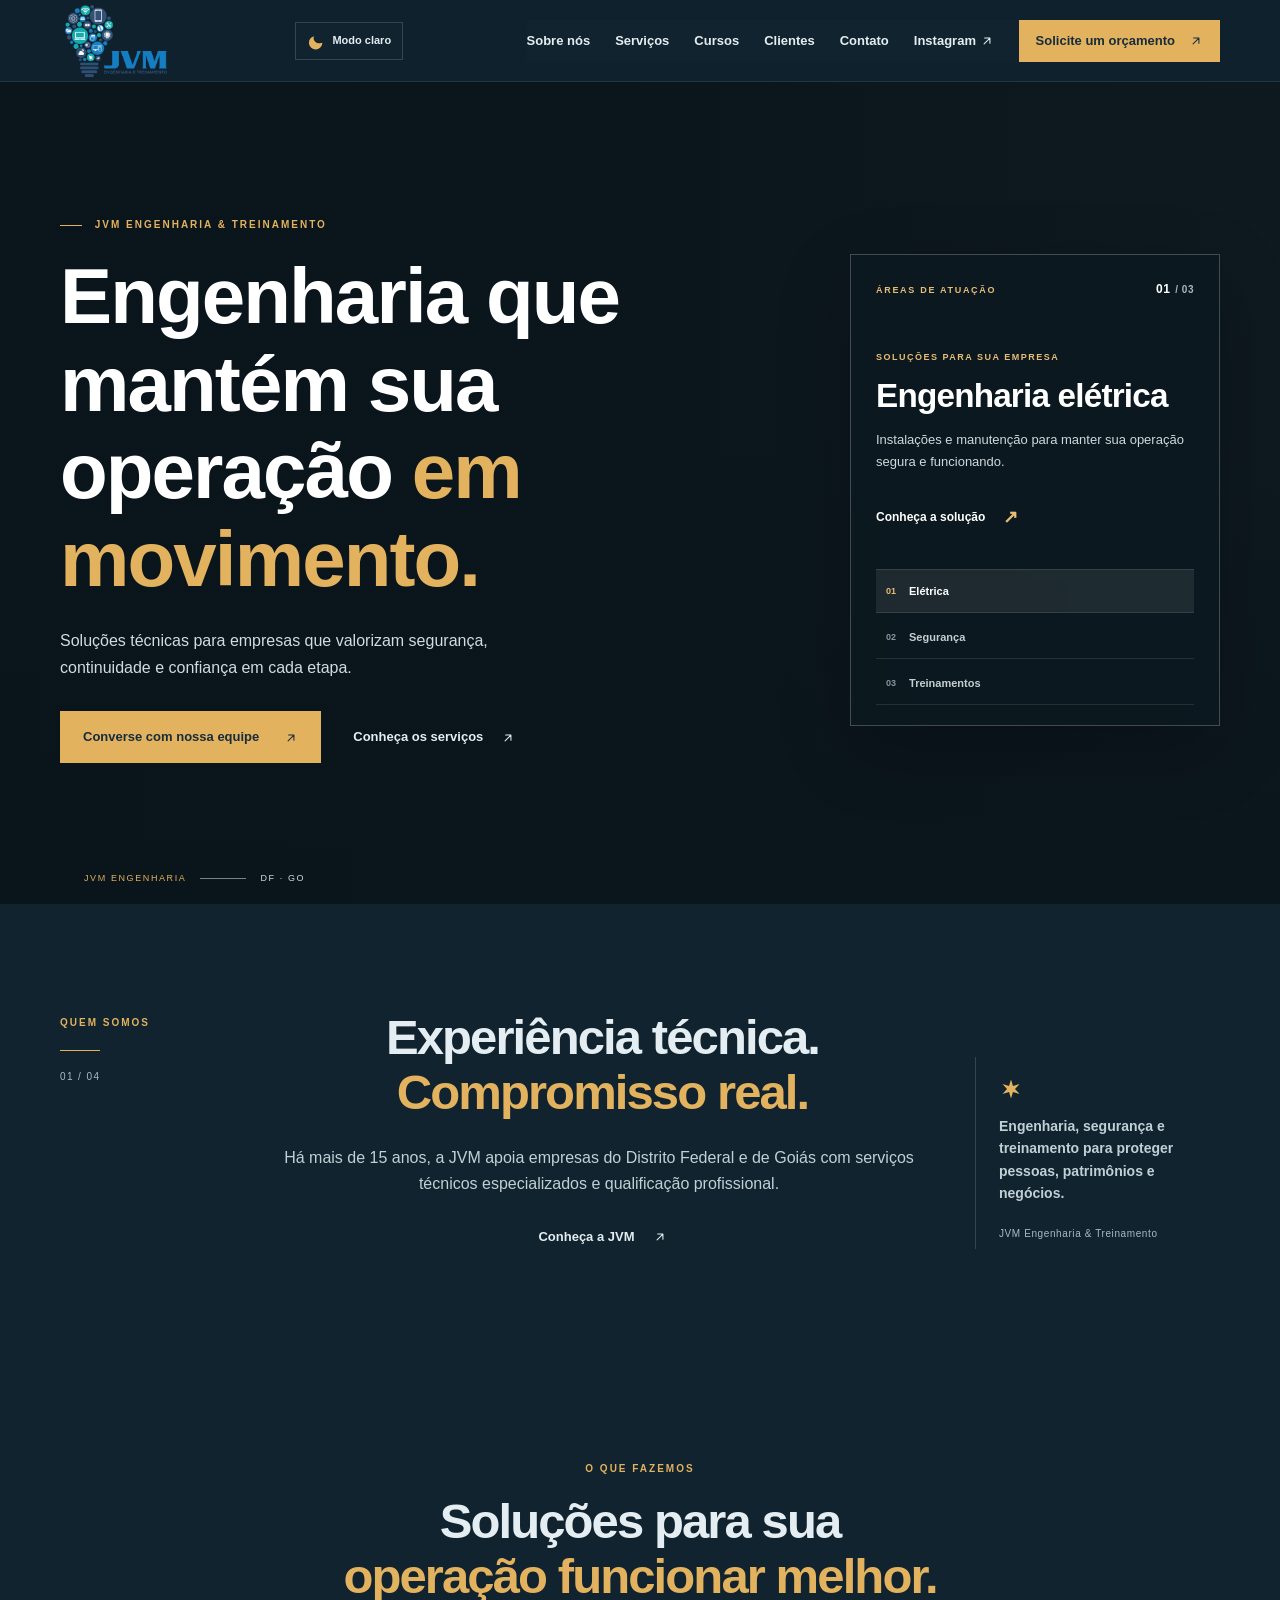
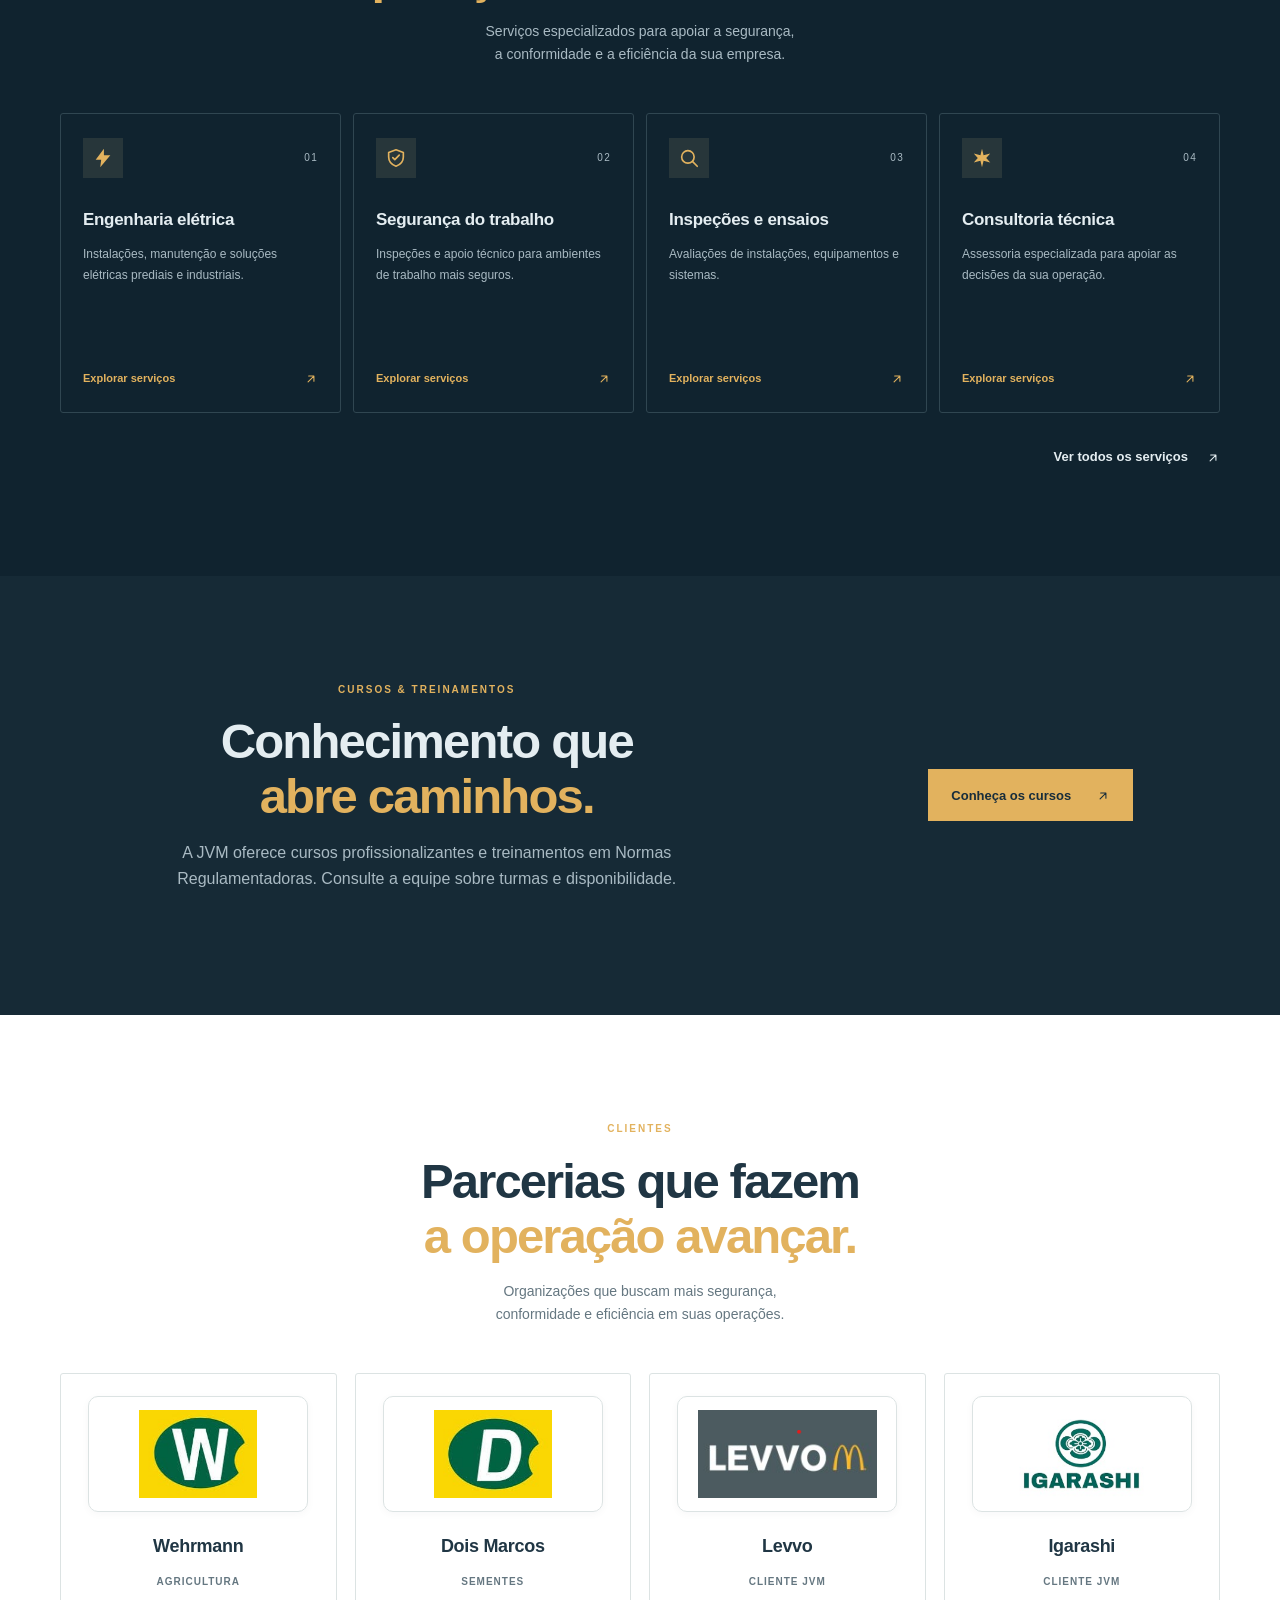
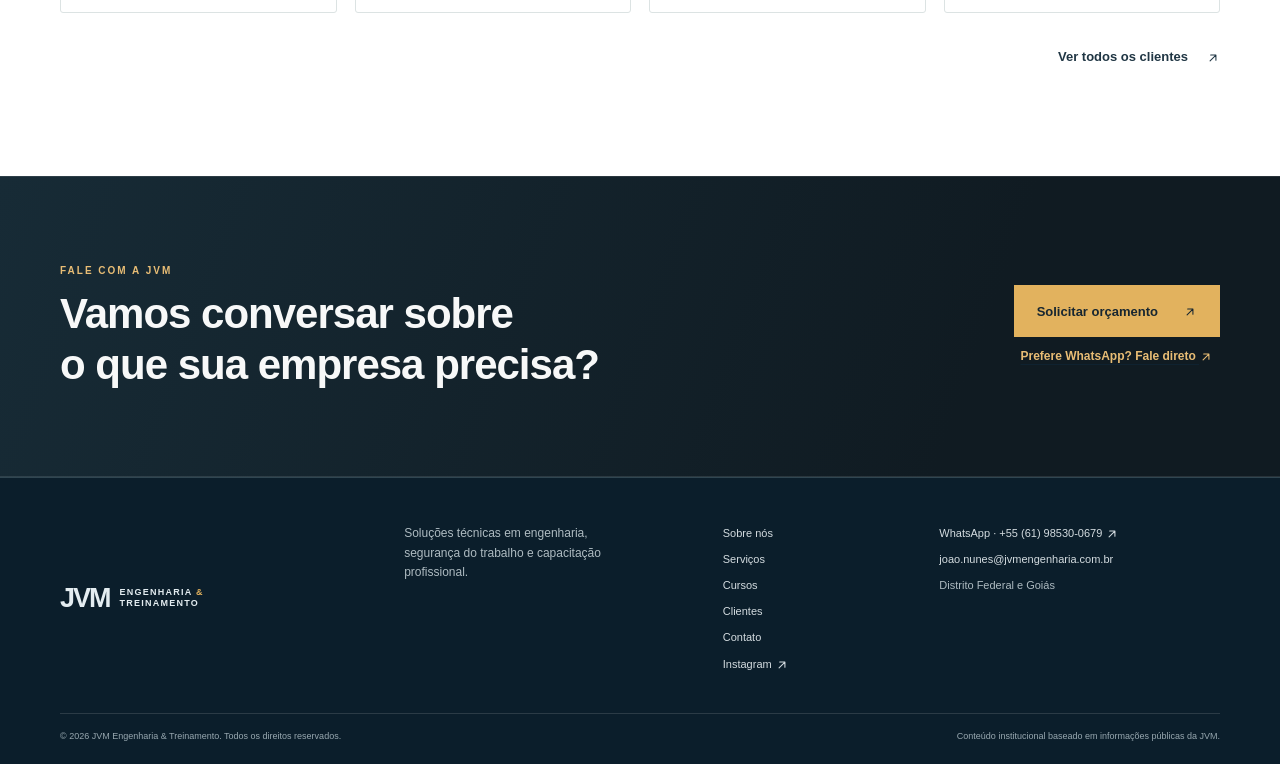
==== commit 5cd4a464: "fix: Correção das logos dos clientes" ====
--- a/index.html
+++ b/index.html
@@ -24,7 +24,7 @@
     <header class="site-header">
       <div class="container header-inner">
         <a class="brand" href="index.html" aria-label="JVM Engenharia — início">
-          <img class="brand-logo" src="assets/images/jvm-logo.png" alt="JVM Engenharia &amp; Treinamento">
+          <img class="brand-logo" src="assets/logo%20-%20jvm.png" alt="JVM Engenharia &amp; Treinamento">
         </a>
         <button class="theme-toggle" id="theme-toggle" type="button" aria-label="Ativar modo escuro">
           <span class="theme-toggle-icon" aria-hidden="true">
@@ -265,22 +265,22 @@
           </div>
           <div class="client-grid" aria-label="Clientes da JVM">
             <article class="client-card client-card--brand">
-              <span class="client-mark" aria-hidden="true"><img src="assets/logo%20-%20wehrmann.jpg" alt="" loading="lazy"></span>
+              <span class="client-mark" aria-hidden="true"><img src="assets/logo%20-%20wehrmann.png" alt="" loading="lazy"></span>
               <h3>Wehrmann</h3>
               <p>Agricultura</p>
             </article>
             <article class="client-card client-card--brand">
-              <span class="client-mark" aria-hidden="true"><img src="assets/logo%20-%20dois%20marcos.jpg" alt="" loading="lazy"></span>
+              <span class="client-mark" aria-hidden="true"><img src="assets/logo%20-%20dois%20marcos.png" alt="" loading="lazy"></span>
               <h3>Dois Marcos</h3>
               <p>Sementes</p>
             </article>
             <article class="client-card client-card--brand">
-              <span class="client-mark" aria-hidden="true"><img src="assets/logo%20-%20levvo.jpg" alt="" loading="lazy"></span>
+              <span class="client-mark" aria-hidden="true"><img src="assets/logo%20-%20levvo.png" alt="" loading="lazy"></span>
               <h3>Levvo</h3>
               <p>Cliente JVM</p>
             </article>
             <article class="client-card client-card--brand">
-              <span class="client-mark" aria-hidden="true"><img src="assets/logo%20-%20igarashi.jpg" alt="" loading="lazy"></span>
+              <span class="client-mark" aria-hidden="true"><img src="assets/logo%20-%20igarashi.png" alt="" loading="lazy"></span>
               <h3>Igarashi</h3>
               <p>Cliente JVM</p>
             </article>
--- a/css/style.css
+++ b/css/style.css
@@ -824,7 +824,7 @@
 .training-image {
   position:absolute;
   inset:0 32px 28px 0;
-  background:linear-gradient(0deg,rgba(16,40,59,.24),transparent 55%),url('../assets/images/jvm-treinamento-turma.jpeg') center/cover
+  background:linear-gradient(0deg,rgba(16,40,59,.24),transparent 55%),url('../assets/assets_JVM/jvm-treinamento-turma.jpeg') center/cover
 }
 .training-image-secondary {
   position:absolute;
@@ -833,7 +833,7 @@
   width:42%;
   height:34%;
   border:8px solid #fff;
-  background:url('../assets/images/jvm-treinamento-aula.jpg') center/cover;
+  background:url('../assets/assets_JVM/jvm-treinamento-aula.jpg') center/cover;
   box-shadow:0 12px 32px rgba(16,40,59,.18)
 }
 .training-caption {
@@ -1127,11 +1127,6 @@
 :root[data-theme="dark"] .client-mark {
   background:#27363a;
   color:#e2b25e
-}
-:root[data-theme="dark"] .client-card--brand .client-mark {
-  background-color:var(--surface);
-  border-color:rgba(255,255,255,.16);
-  box-shadow:0 6px 20px rgba(0,0,0,.2)
 }
 :root[data-theme="dark"] .card-link,
 :root[data-theme="dark"] .contact-info .whatsapp-link,
@@ -1575,8 +1570,8 @@
 .hero-tabs button span { color:#87969d; font-size:9px; }
 .hero-tabs button:hover, .hero-tabs button[aria-selected="true"] { color:#fff; background:rgba(255,255,255,.08); }
 .hero-tabs button[aria-selected="true"] span { color:#e8bd75; }
-.hero-showcase[data-active-service="seguranca"] .hero-photo { background-image:url('../assets/images/jvm-treinamento-aula.jpg'); }
-.hero-showcase[data-active-service="treinamentos"] .hero-photo { background-image:url('../assets/images/jvm-treinamento-turma.jpeg'); }
+.hero-showcase[data-active-service="seguranca"] .hero-photo { background-image:url('../assets/assets_JVM/jvm-treinamento-aula.jpg'); }
+.hero-showcase[data-active-service="treinamentos"] .hero-photo { background-image:url('../assets/assets_JVM/jvm-treinamento-turma.jpeg'); }
 .hero-showcase .hero-index { left:50%; }
 .hero-showcase :focus-visible { outline:2px solid #e8bd75; outline-offset:4px; }
 @media(max-width:900px) {
@@ -1625,8 +1620,8 @@
   background:radial-gradient(ellipse at 88% 50%,rgba(226,178,94,.09),transparent 42%);
   content:"";
 }
-.page-banner--about { background:linear-gradient(90deg,rgba(9,19,25,.91),rgba(9,19,25,.34)),url('../assets/images/jvm-treinamento-aula.jpg') center 42%/cover; }
-.page-banner--courses { background:linear-gradient(90deg,rgba(9,19,25,.91),rgba(9,19,25,.34)),url('../assets/images/jvm-treinamento-turma.jpeg') center 42%/cover; }
+.page-banner--about { background:linear-gradient(90deg,rgba(9,19,25,.91),rgba(9,19,25,.34)),url('../assets/assets_JVM/jvm-treinamento-aula.jpg') center 42%/cover; }
+.page-banner--courses { background:linear-gradient(90deg,rgba(9,19,25,.91),rgba(9,19,25,.34)),url('../assets/assets_JVM/jvm-treinamento-turma.jpeg') center 42%/cover; }
 .page-banner--services { background-image:linear-gradient(110deg,#0c1820,#162b36 72%,#1d3540); }
 .page-banner--clients { background-image:linear-gradient(110deg,#111d24,#182b34 72%,#21333a); }
 .page-banner--contact { background-image:linear-gradient(110deg,#0e1b22,#172b35 72%,#26343a); }
@@ -1724,6 +1719,21 @@
 :root[data-theme="dark"] .contact-cta { color:#f7f8f8; }
 :root[data-theme="dark"] .contact-cta .cta-inner .eyebrow,
 :root[data-theme="dark"] .contact-cta .cta-whatsapp { color:#e8bd75; }
+/* Keep customer logo galleries on a white surface in either theme. */
+.clients-preview {
+  --ink:#203644;
+  --muted:#657781;
+  --line:#dce3e3;
+  --surface:#fff;
+  --surface-soft:#f3f5f4;
+  --card-hover:#f7f8f7;
+  color:var(--ink);
+  background:#fff;
+}
+.clients-preview .client-card--brand .client-mark {
+  background:#fff;
+  border-color:var(--line);
+}
 @media(max-width:680px) {
   .page-banner { padding:74px 0 66px; text-align:center; }
   .page-banner h1, .page-banner>div>p:last-child { margin-inline:auto; text-align:center; }
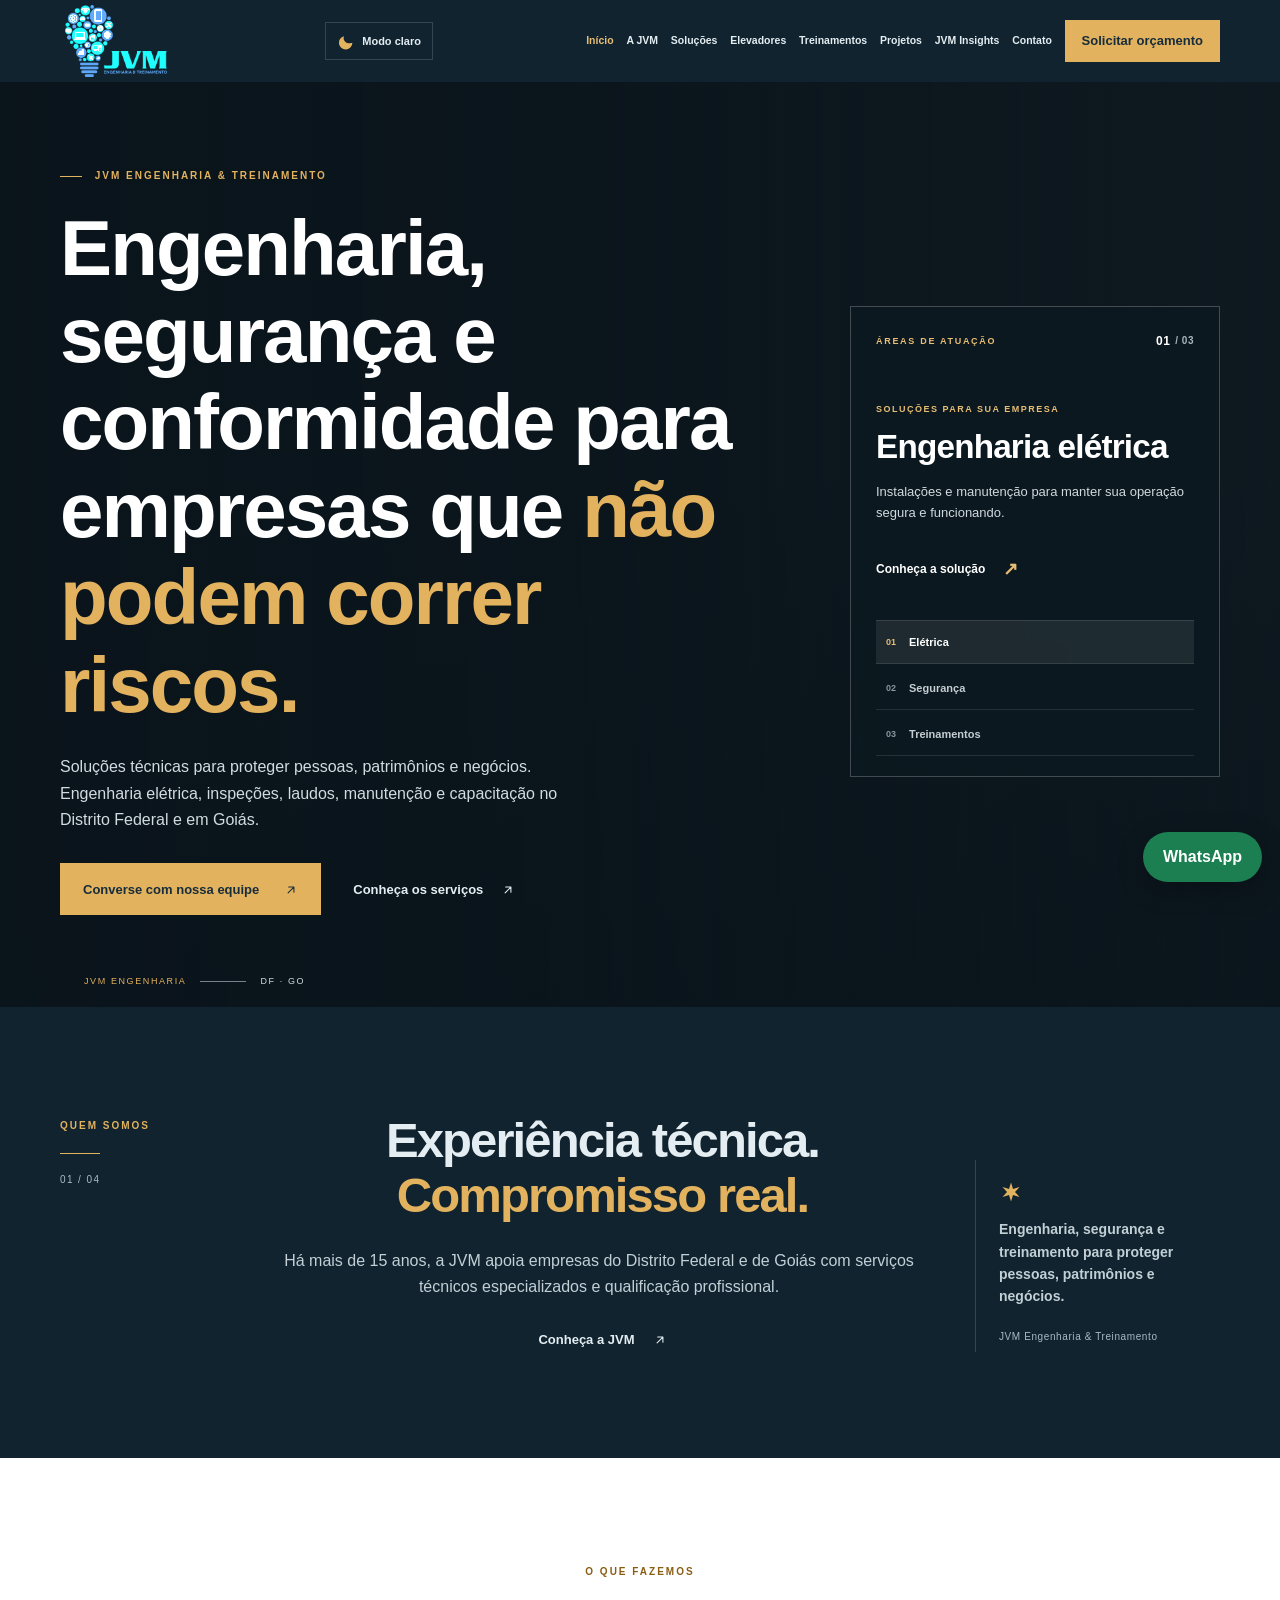
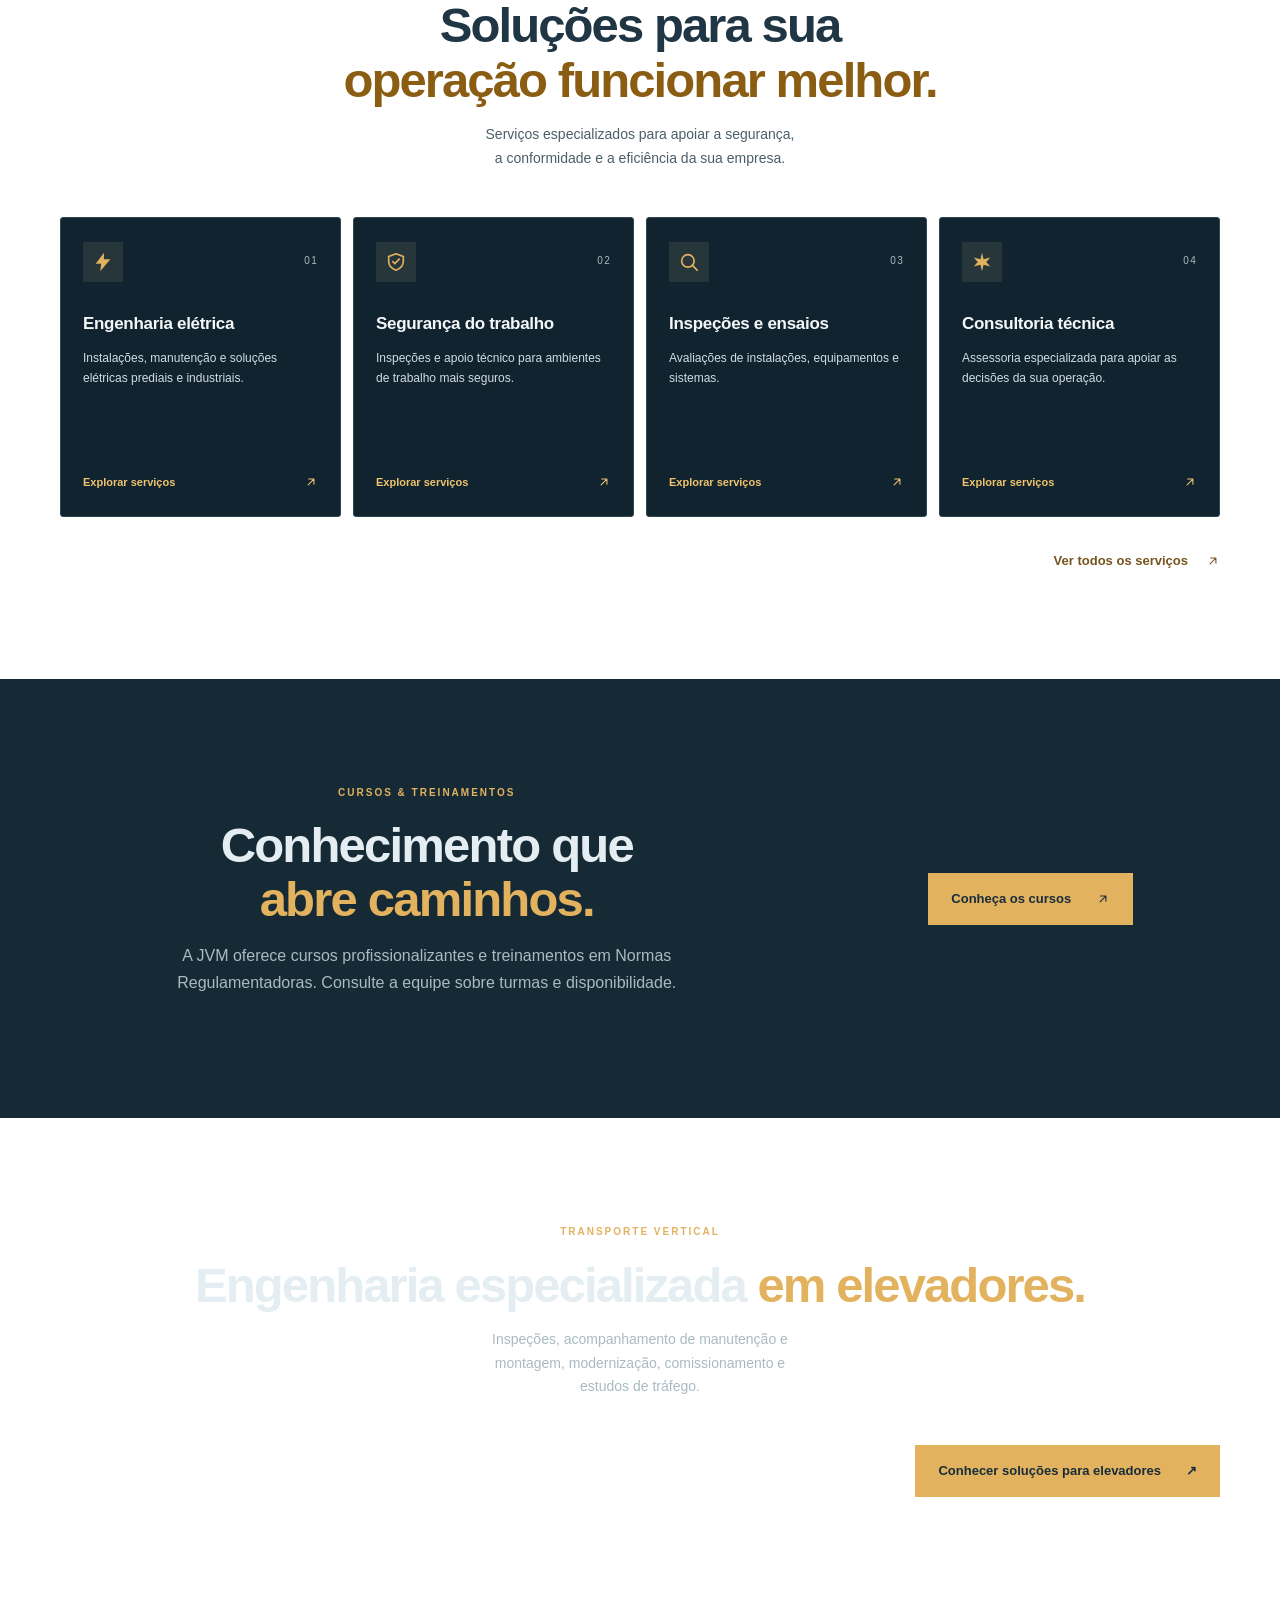
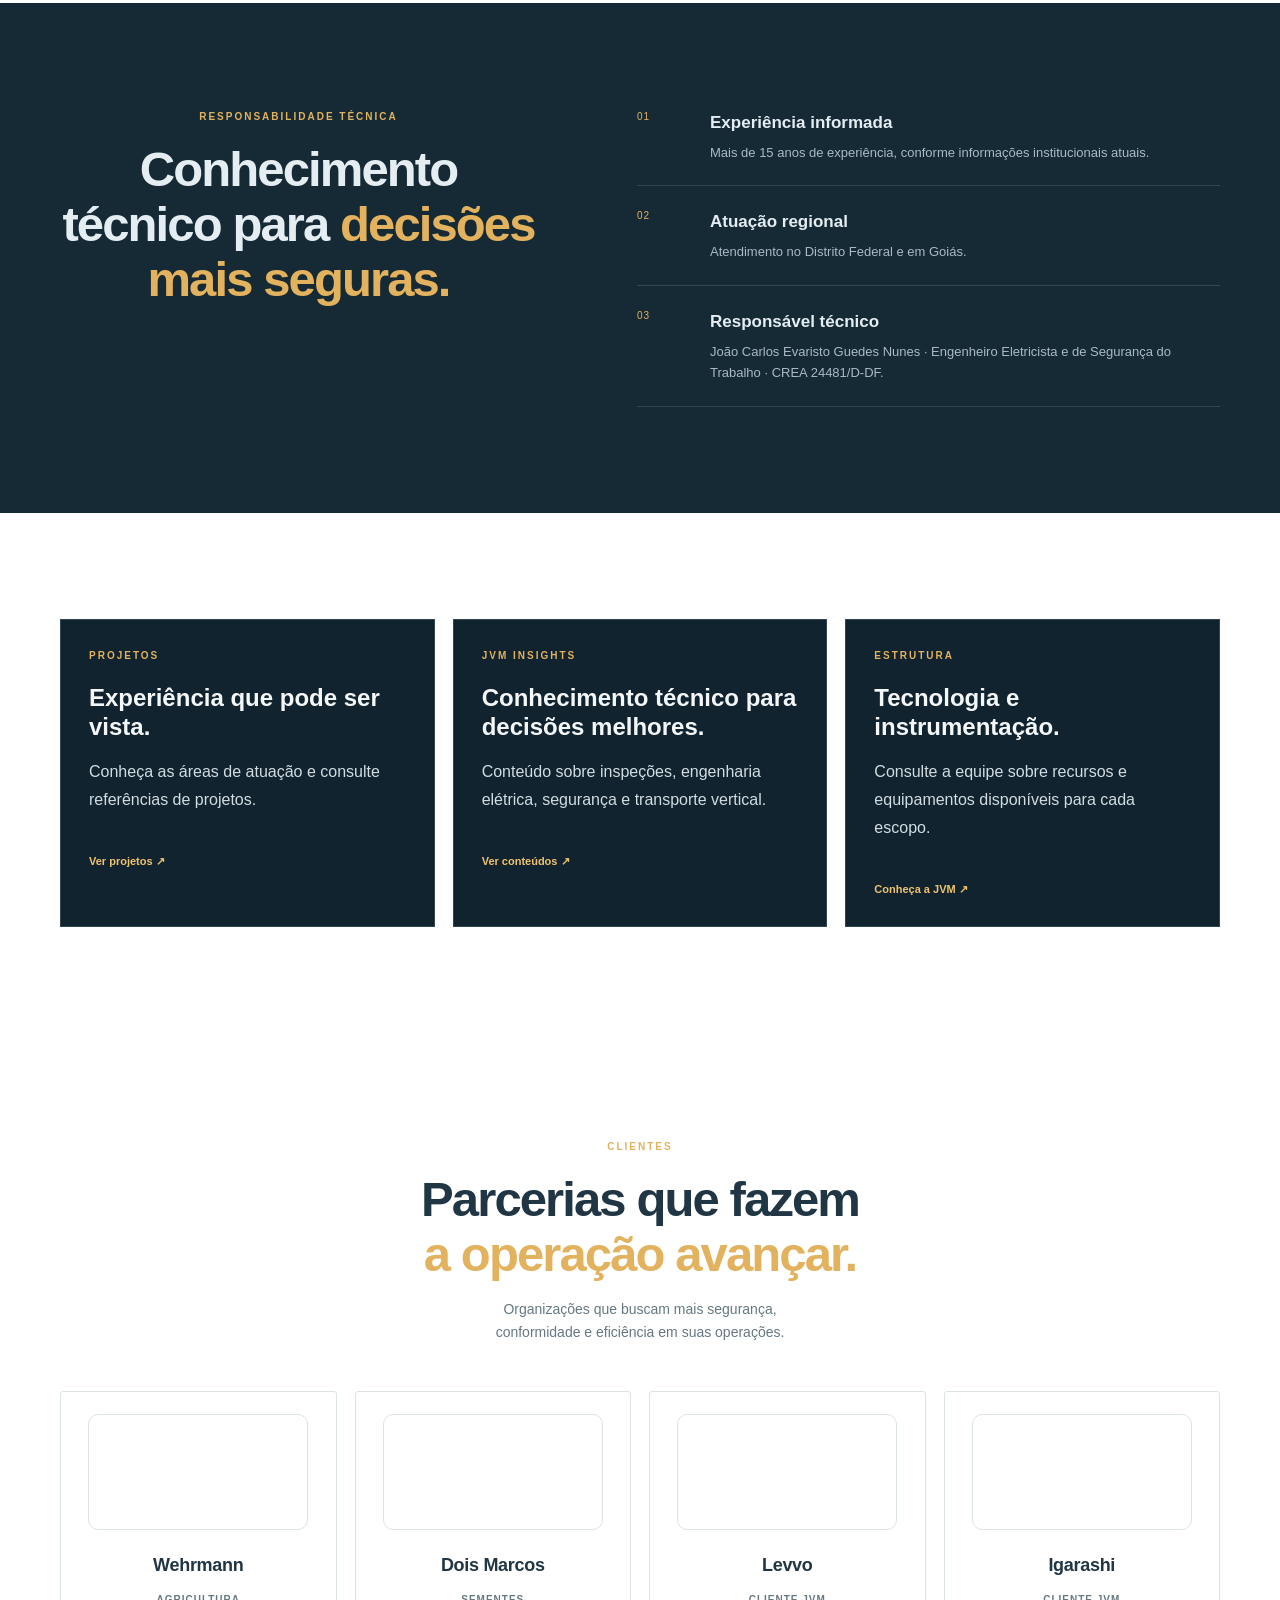
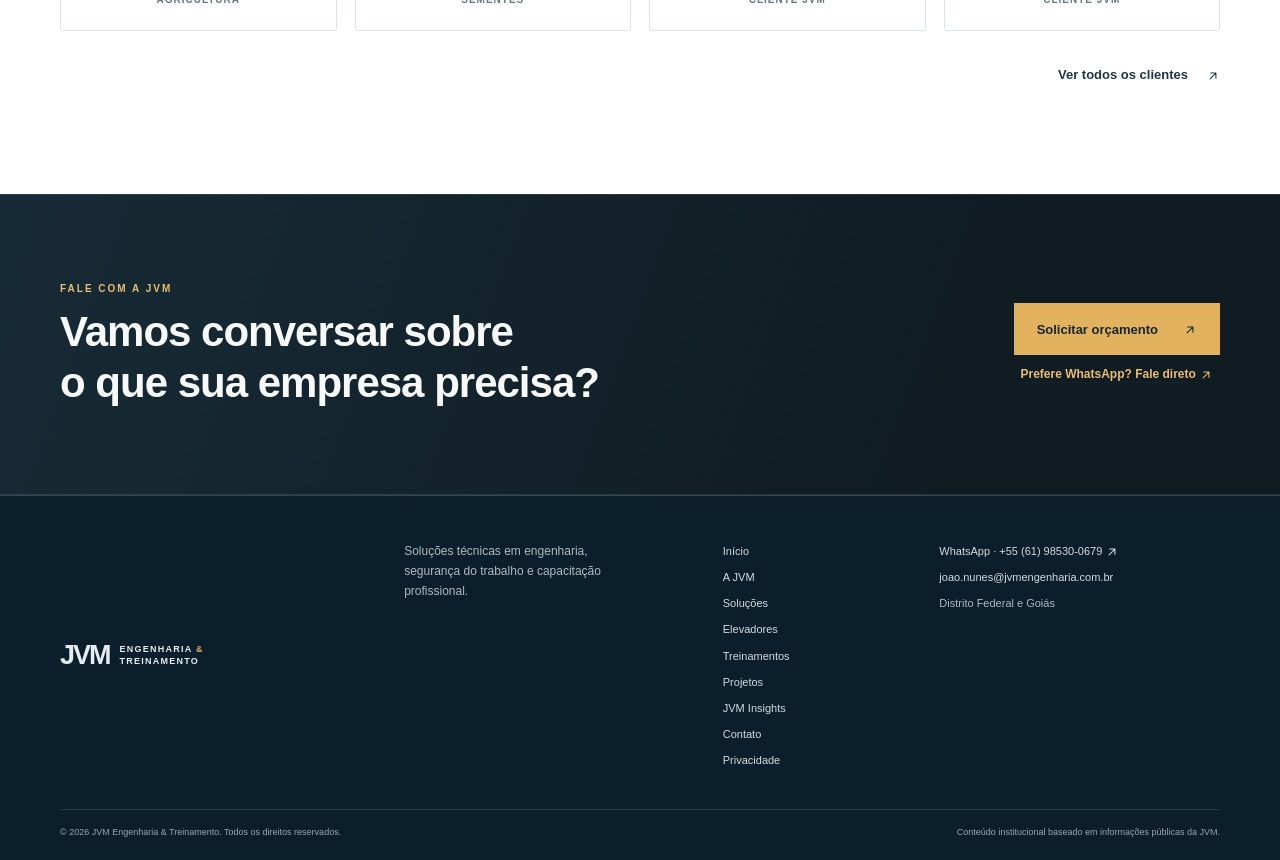
==== commit 49843861: "feat: Alterações e melhorias feitas com base no PDF fornecido" ====
--- a/index.html
+++ b/index.html
@@ -44,25 +44,7 @@
           <span>
           </span>
         </button>
-        <nav class="nav" id="site-nav" aria-label="Navegação principal">
-          <a href="sobre.html">Sobre nós</a>
-          <a href="servicos.html">Serviços</a>
-          <a href="cursos.html">Cursos</a>
-          <a href="clientes.html">Clientes</a>
-          <a href="contato.html">Contato</a>
-          <a href="https://www.instagram.com/jvm_engenhariaetreinamento/?stkn=MXVxZW4xYjBiNGRyMw%3D%3D&amp;utm_source=qr" target="_blank" rel="noopener noreferrer">Instagram
-            <svg class="link-icon" viewBox="0 0 24 24" aria-hidden="true">
-              <path d="M7 17 17 7M8 7h9v9" fill="none" stroke="currentColor" stroke-linecap="round" stroke-linejoin="round" stroke-width="1.8"/>
-            </svg>
-          </a>
-          <a class="button button-small" href="contato.html">Solicite um orçamento
-            <span aria-hidden="true">
-              <svg class="link-icon" viewBox="0 0 24 24" aria-hidden="true">
-                <path d="M7 17 17 7M8 7h9v9" fill="none" stroke="currentColor" stroke-linecap="round" stroke-linejoin="round" stroke-width="1.8"/>
-              </svg>
-            </span>
-          </a>
-        </nav>
+        <nav class="nav" id="site-nav" aria-label="Navegação principal"><a href="index.html">Início</a><a href="sobre.html">A JVM</a><a href="servicos.html">Soluções</a><a href="elevadores.html">Elevadores</a><a href="cursos.html">Treinamentos</a><a href="projetos.html">Projetos</a><a href="insights.html">JVM Insights</a><a href="contato.html">Contato</a><a class="button button-small" href="contato.html">Solicitar orçamento</a></nav>
       </div>
     </header>
     <main id="conteudo">
@@ -72,8 +54,8 @@
         <div class="container hero-showcase-layout">
           <div class="hero-content">
             <p class="eyebrow eyebrow-light"><span></span> JVM ENGENHARIA &amp; TREINAMENTO</p>
-            <h1>Engenharia que mantém sua operação <em>em movimento.</em></h1>
-            <p class="hero-lead">Soluções técnicas para empresas que valorizam segurança, continuidade e confiança em cada etapa.</p>
+            <h1>Engenharia, segurança e conformidade para empresas que <em>não podem correr riscos.</em></h1>
+            <p class="hero-lead">Soluções técnicas para proteger pessoas, patrimônios e negócios. Engenharia elétrica, inspeções, laudos, manutenção e capacitação no Distrito Federal e em Goiás.</p>
             <div class="hero-actions">
               <a class="button" href="contato.html">Converse com nossa equipe <span aria-hidden="true"><svg class="link-icon" viewBox="0 0 24 24"><path d="M7 17 17 7M8 7h9v9" fill="none" stroke="currentColor" stroke-linecap="round" stroke-linejoin="round" stroke-width="1.8"/></svg></span></a>
               <a class="text-link light-link" href="servicos.html">Conheça os serviços <span aria-hidden="true"><svg class="link-icon" viewBox="0 0 24 24"><path d="M7 17 17 7M8 7h9v9" fill="none" stroke="currentColor" stroke-linecap="round" stroke-linejoin="round" stroke-width="1.8"/></svg></span></a>
@@ -250,6 +232,18 @@
             </span>
           </a>
         </div>
+      </section>
+      <section class="section-pad">
+        <div class="container">
+          <div class="section-heading"><div><p class="eyebrow">TRANSPORTE VERTICAL</p><h2>Engenharia especializada <em>em elevadores.</em></h2></div><p>Inspeções, acompanhamento de manutenção e montagem, modernização, comissionamento e estudos de tráfego.</p></div>
+          <p class="home-more-link"><a class="button" href="elevadores.html">Conhecer soluções para elevadores <span aria-hidden="true">↗</span></a></p>
+        </div>
+      </section>
+      <section class="proof section-pad">
+        <div class="container proof-grid"><div class="proof-title"><p class="eyebrow">RESPONSABILIDADE TÉCNICA</p><h2>Conhecimento técnico para <em>decisões mais seguras.</em></h2></div><div class="proof-items"><article><span>01</span><div><h3>Experiência informada</h3><p>Mais de 15 anos de experiência, conforme informações institucionais atuais.</p></div></article><article><span>02</span><div><h3>Atuação regional</h3><p>Atendimento no Distrito Federal e em Goiás.</p></div></article><article><span>03</span><div><h3>Responsável técnico</h3><p>João Carlos Evaristo Guedes Nunes · Engenheiro Eletricista e de Segurança do Trabalho · CREA 24481/D-DF.</p></div></article></div></div>
+      </section>
+      <section class="section-pad">
+        <div class="container executive-grid"><article class="executive-card"><p class="eyebrow">PROJETOS</p><h2>Experiência que pode ser vista.</h2><p>Conheça as áreas de atuação e consulte referências de projetos.</p><a class="card-link" href="projetos.html">Ver projetos ↗</a></article><article class="executive-card"><p class="eyebrow">JVM INSIGHTS</p><h2>Conhecimento técnico para decisões melhores.</h2><p>Conteúdo sobre inspeções, engenharia elétrica, segurança e transporte vertical.</p><a class="card-link" href="insights.html">Ver conteúdos ↗</a></article><article class="executive-card"><p class="eyebrow">ESTRUTURA</p><h2>Tecnologia e instrumentação.</h2><p>Consulte a equipe sobre recursos e equipamentos disponíveis para cada escopo.</p><a class="card-link" href="sobre.html">Conheça a JVM ↗</a></article></div>
       </section>
       <section class="clients-preview section-pad">
         <div class="container">
@@ -331,18 +325,7 @@
             <br>TREINAMENTO</span>
         </a>
         <p>Soluções técnicas em engenharia, segurança do trabalho e capacitação profissional.</p>
-        <div class="footer-links">
-          <a href="sobre.html">Sobre nós</a>
-          <a href="servicos.html">Serviços</a>
-          <a href="cursos.html">Cursos</a>
-          <a href="clientes.html">Clientes</a>
-          <a href="contato.html">Contato</a>
-          <a href="https://www.instagram.com/jvm_engenhariaetreinamento/?stkn=MXVxZW4xYjBiNGRyMw%3D%3D&amp;utm_source=qr" target="_blank" rel="noopener noreferrer">Instagram
-            <svg class="link-icon" viewBox="0 0 24 24" aria-hidden="true">
-              <path d="M7 17 17 7M8 7h9v9" fill="none" stroke="currentColor" stroke-linecap="round" stroke-linejoin="round" stroke-width="1.8"/>
-            </svg>
-          </a>
-        </div>
+        <div class="footer-links"><a href="index.html">Início</a><a href="sobre.html">A JVM</a><a href="servicos.html">Soluções</a><a href="elevadores.html">Elevadores</a><a href="cursos.html">Treinamentos</a><a href="projetos.html">Projetos</a><a href="insights.html">JVM Insights</a><a href="contato.html">Contato</a><a href="privacidade.html">Privacidade</a></div>
         <div class="footer-contact">
           <a href="https://wa.me/5561985300679" target="_blank" rel="noopener noreferrer">WhatsApp · +55 (61) 98530-0679
             <svg class="link-icon" viewBox="0 0 24 24" aria-hidden="true">
@@ -361,5 +344,6 @@
         <span>Conteúdo institucional baseado em informações públicas da JVM.</span>
       </div>
     </footer>
-  </body>
+  <a class="whatsapp-float" href="https://wa.me/5561985300679?text=Ol%C3%A1%2C%20gostaria%20de%20falar%20com%20a%20JVM." target="_blank" rel="noopener noreferrer" aria-label="Falar com a JVM pelo WhatsApp">WhatsApp</a>
+</body>
 </html>
--- a/css/style.css
+++ b/css/style.css
@@ -1087,7 +1087,13 @@
 }
 :root[data-theme="dark"] .site-header {
   background:rgba(16,35,47,.97);
-  border-bottom-color:rgba(214,229,235,.1)
+  border-bottom-color:transparent;
+  box-shadow:none;
+  backdrop-filter:none;
+}
+:root[data-theme="dark"] .nav .button:hover { transform:none; box-shadow:none; }
+:root[data-theme="dark"] .brand-logo {
+  filter:brightness(2.1) saturate(1.08);
 }
 :root[data-theme="dark"] .nav>a:not(.button):hover,
 :root[data-theme="dark"] .text-link:hover,
@@ -1719,6 +1725,79 @@
 :root[data-theme="dark"] .contact-cta { color:#f7f8f8; }
 :root[data-theme="dark"] .contact-cta .cta-inner .eyebrow,
 :root[data-theme="dark"] .contact-cta .cta-whatsapp { color:#e8bd75; }
+/* White canvas behind blue cards in dark mode. */
+:root[data-theme="dark"] body { background:#fff; color:#203644; }
+:root[data-theme="dark"] .intro,
+:root[data-theme="dark"] .proof,
+:root[data-theme="dark"] .training,
+:root[data-theme="dark"] .home-training,
+:root[data-theme="dark"] .contact { color:var(--ink); }
+:root[data-theme="dark"] .services { background:#fff; color:#203644; }
+:root[data-theme="dark"] .services .section-heading h2 { color:#203644; }
+:root[data-theme="dark"] .services .section-heading h2 em { color:#8a5d13; }
+:root[data-theme="dark"] .services .section-heading .eyebrow { color:#8a5d13; }
+:root[data-theme="dark"] .services .section-heading>p { color:#4c5e68; }
+:root[data-theme="dark"] .services .text-link,
+:root[data-theme="dark"] .services .text-link:hover { color:#76551f; }
+:root[data-theme="dark"] .executive-copy h2,
+:root[data-theme="dark"] .executive-copy details { color:#203644; }
+:root[data-theme="dark"] .executive-copy p { color:#4c5e68; }
+:root[data-theme="dark"] .contact-info span,
+:root[data-theme="dark"] .contact-info .whatsapp-link { color:#f0c36e; }
+:root[data-theme="dark"] .client-card,
+:root[data-theme="dark"] .client-card:hover,
+:root[data-theme="dark"] .client-card--brand .client-mark,
+:root[data-theme="dark"] .contact-form,
+:root[data-theme="dark"] .hero-feature,
+:root[data-theme="dark"] .nav {
+  box-shadow:none;
+}
+:root[data-theme="dark"] .executive-card h2,
+:root[data-theme="dark"] .service-card h3 { color:#f4f7f8; }
+:root[data-theme="dark"] .executive-card p:not(.eyebrow),
+:root[data-theme="dark"] .service-card p { color:#d2dde2; }
+:root[data-theme="dark"] .executive-card .card-link,
+:root[data-theme="dark"] .service-card .card-link { color:#f0c36e; }
+:root[data-theme="light"] .executive-card .card-link,
+:root[data-theme="light"] .service-card .card-link { color:#76551f; }
+:root[data-theme="light"] .executive-card p:not(.eyebrow),
+:root[data-theme="light"] .service-card p { color:#4c5e68; }
+:root[data-theme="light"] .executive-card h2,
+:root[data-theme="light"] .service-card h3 { color:#203644; }
+:root[data-theme="light"] .executive-card .eyebrow,
+:root[data-theme="light"] .service-card .eyebrow { color:#76551f; }
+:root[data-theme="light"] .section-heading h2 em,
+:root[data-theme="light"] .intro h2 em,
+:root[data-theme="light"] .proof h2 em,
+:root[data-theme="light"] .training h2 em,
+:root[data-theme="light"] .contact h2 em,
+:root[data-theme="light"] .home-training h2 em { color:#8a5d13; }
+:root[data-theme="light"] .nav>a[aria-current="page"]:not(.button),
+:root[data-theme="light"] .contact-info span,
+:root[data-theme="light"] .contact-info .whatsapp-link { color:#76551f; }
+.executive-card__title--center { text-align:center; }
+.clients-preview .client-card--brand { background:#fff; }
+.executive-grid { display:grid; grid-template-columns:repeat(3,minmax(0,1fr)); gap:18px; }
+.executive-card { padding:28px; border:1px solid var(--line); background:var(--surface); }
+.executive-card h2 { margin:8px 0 12px; font:600 24px/1.2 var(--display); color:var(--ink); }
+.executive-card p:not(.eyebrow),.executive-copy p { color:var(--muted); line-height:1.75; }
+.executive-copy { max-width:850px; }
+.executive-copy h2 { margin:34px 0 8px; color:var(--ink); font:600 26px/1.2 var(--display); }
+.executive-copy details { padding:16px 0; border-bottom:1px solid var(--line); color:var(--ink); }
+.executive-copy summary { cursor:pointer; font-weight:700; }
+.whatsapp-float { position:fixed; z-index:20; right:18px; bottom:18px; display:inline-flex; min-height:50px; align-items:center; justify-content:center; padding:0 20px; border-radius:999px; background:#1b7f52; color:#fff; font-weight:700; box-shadow:0 8px 28px rgba(0,0,0,.22); }
+.whatsapp-float:hover { background:#146a43; }
+.nav { gap:clamp(8px,1vw,17px); }
+.nav>a:not(.button) { font-size:clamp(10px,.82vw,12px); }
+@media(max-width:900px) and (min-width:681px) {
+  .menu-toggle { display:flex; flex-direction:column; justify-content:center; gap:5px; width:44px; height:44px; border:0; background:transparent; }
+  .menu-toggle span { display:block; width:22px; height:2px; background:var(--ink); }
+  .nav { position:absolute; top:82px; left:0; right:0; display:none; align-items:stretch; gap:0; padding:10px 24px 18px; background:var(--surface); border-bottom:1px solid var(--line); box-shadow:0 12px 20px rgba(10,31,43,.08); }
+  .nav.is-open { display:flex; flex-direction:column; }
+  .nav>a:not(.button) { padding:12px 5px; border-bottom:1px solid var(--line); font-size:13px; }
+  .nav .button { margin-top:13px; align-self:flex-start; }
+}
+@media(max-width:760px) { .executive-grid { grid-template-columns:1fr; } }
 /* Keep customer logo galleries on a white surface in either theme. */
 .clients-preview {
   --ink:#203644;
@@ -1748,3 +1827,17 @@
     animation:none!important
   }
 }
+:root[data-theme="dark"] .site-header {
+  background:#10232f;
+  border:0;
+  box-shadow:none !important;
+  -webkit-backdrop-filter:none !important;
+  backdrop-filter:none !important;
+}
+:root[data-theme="dark"] .site-header .nav,
+:root[data-theme="dark"] .site-header .nav a,
+:root[data-theme="dark"] .site-header .button,
+:root[data-theme="dark"] .site-header .button:hover {
+  box-shadow:none !important;
+  text-shadow:none !important;
+}
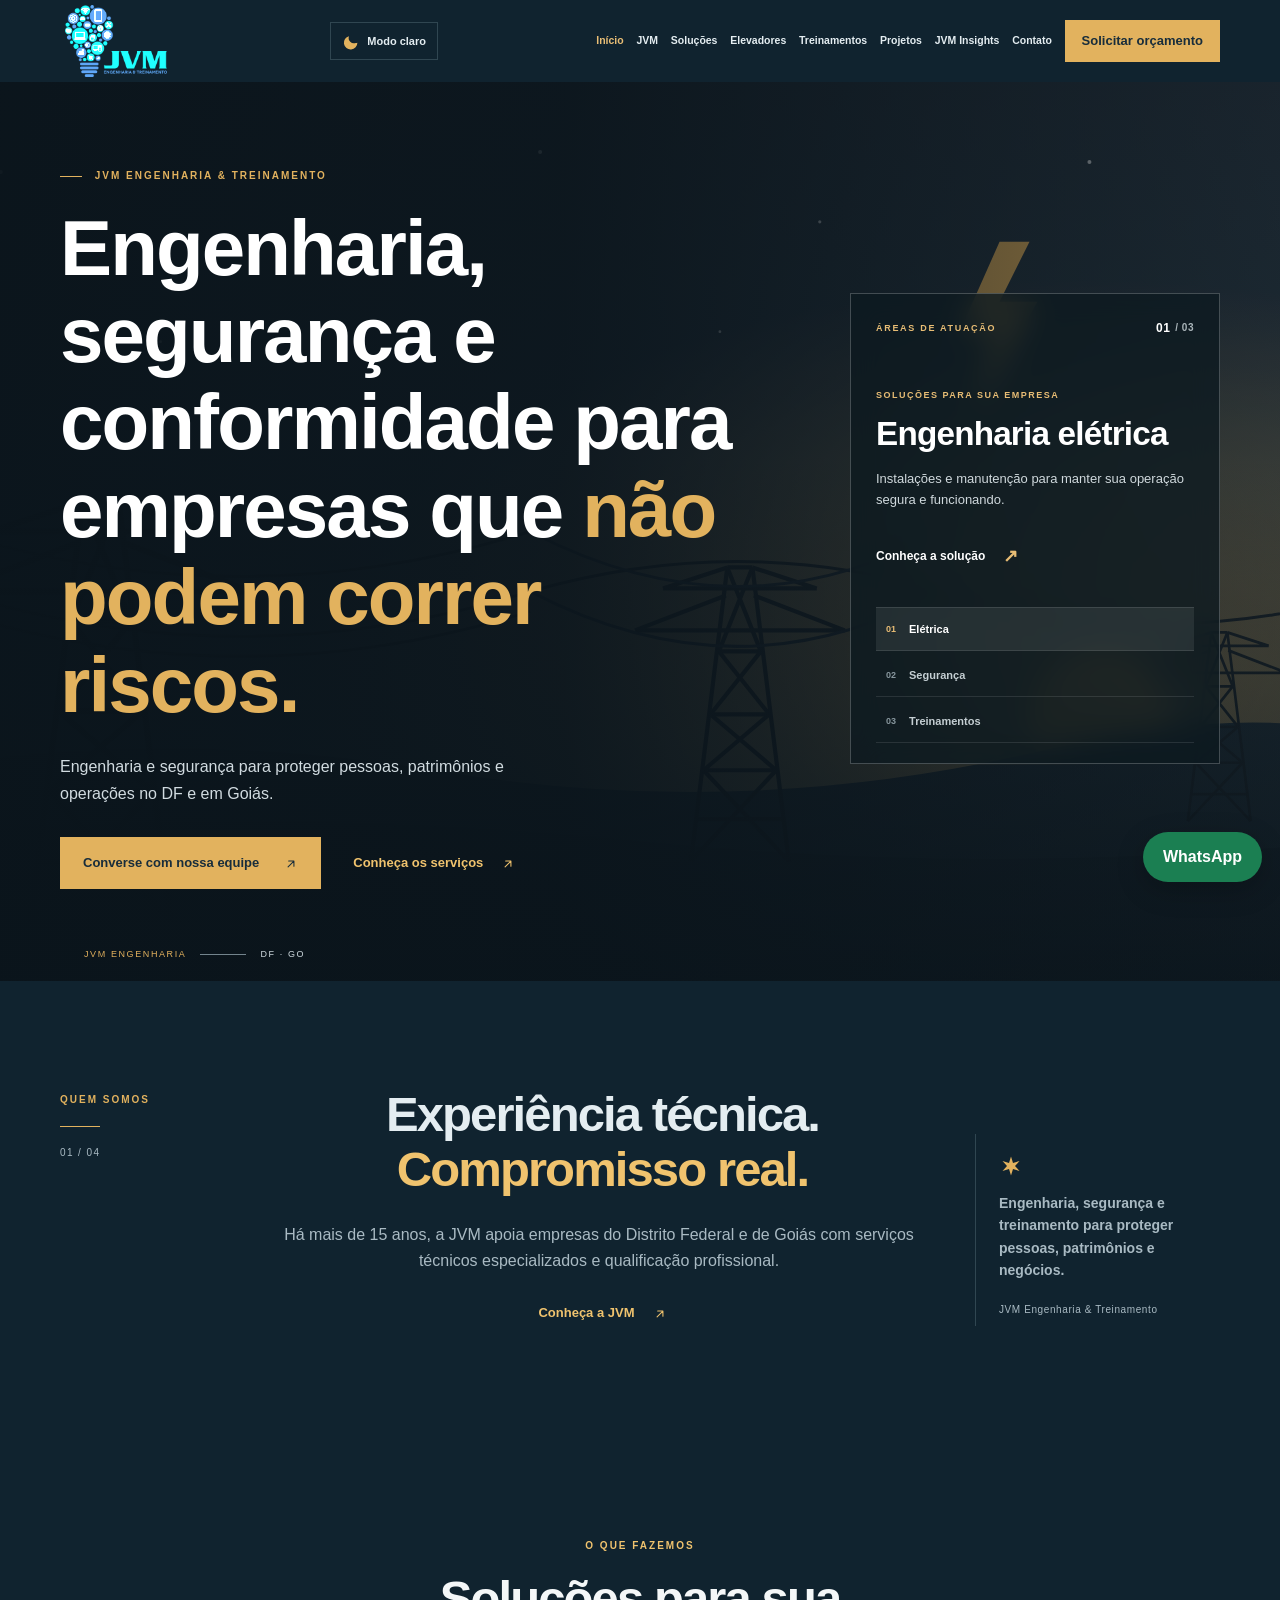
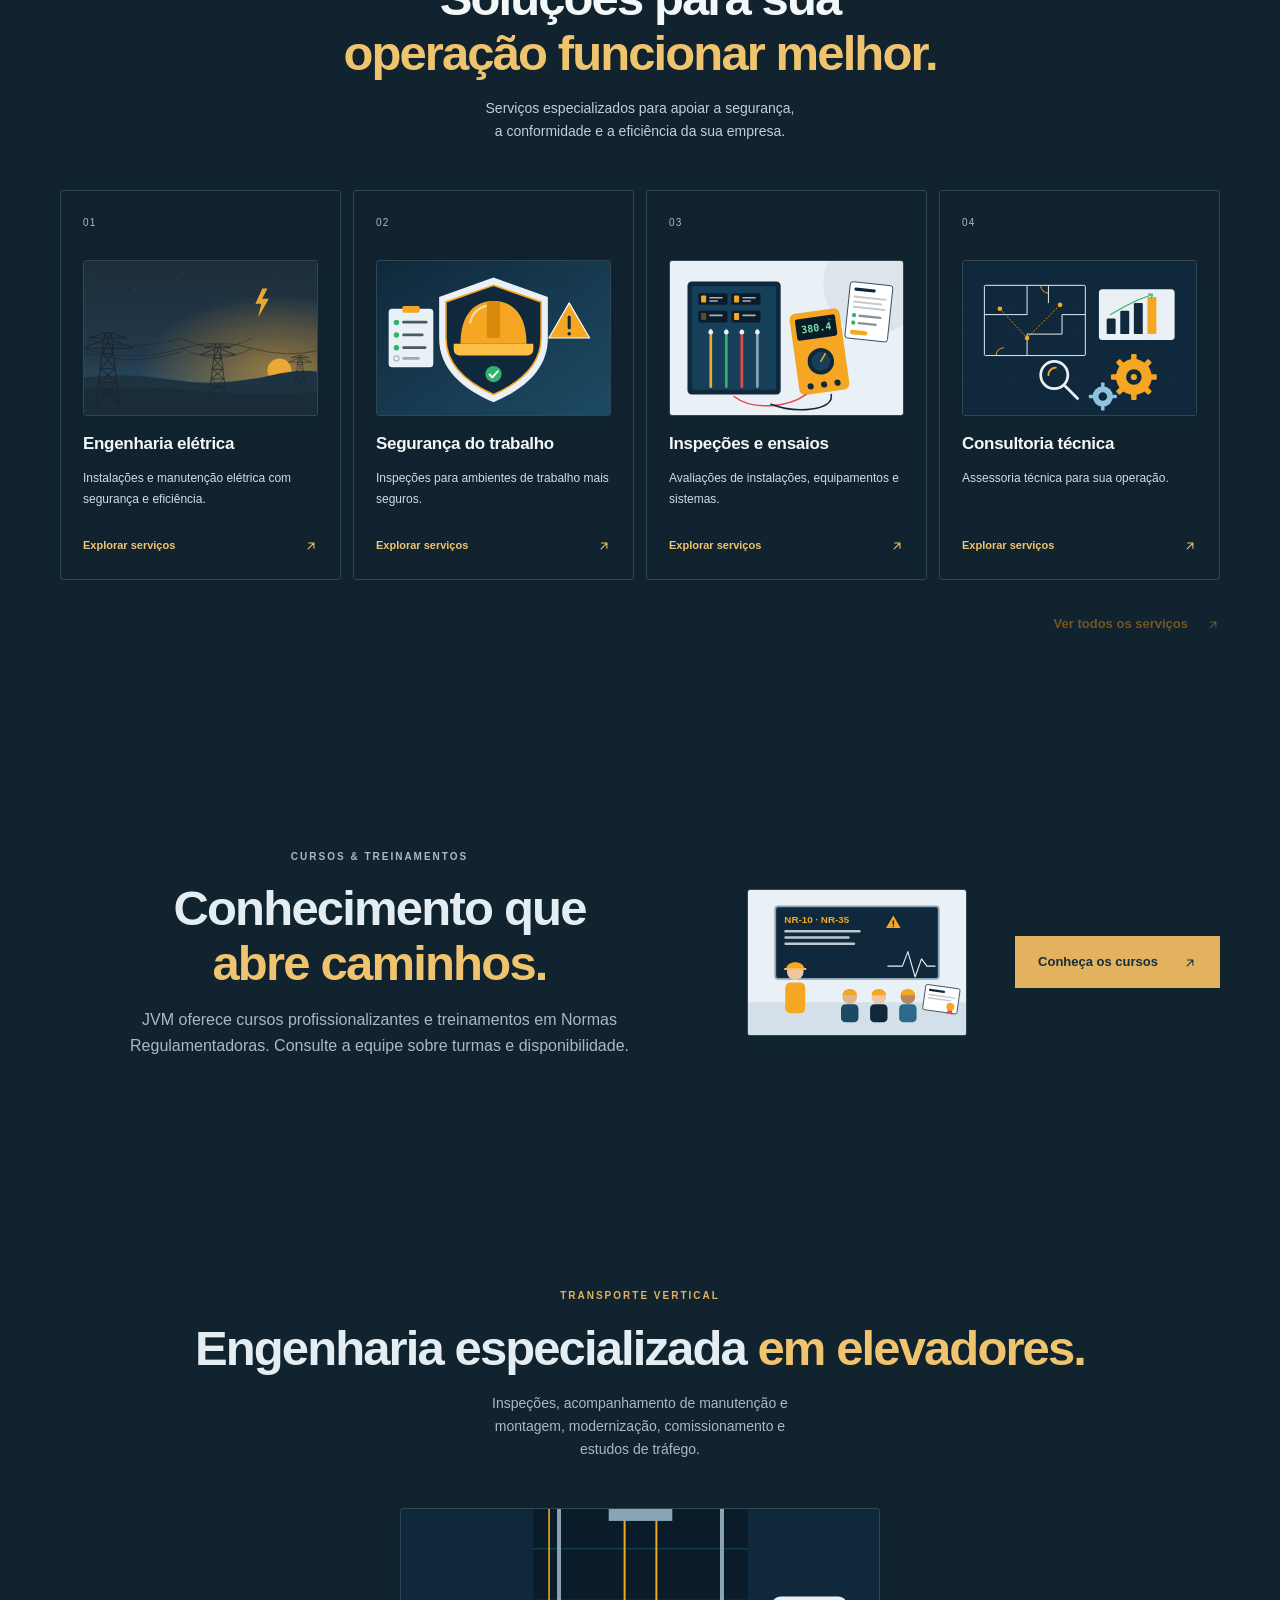
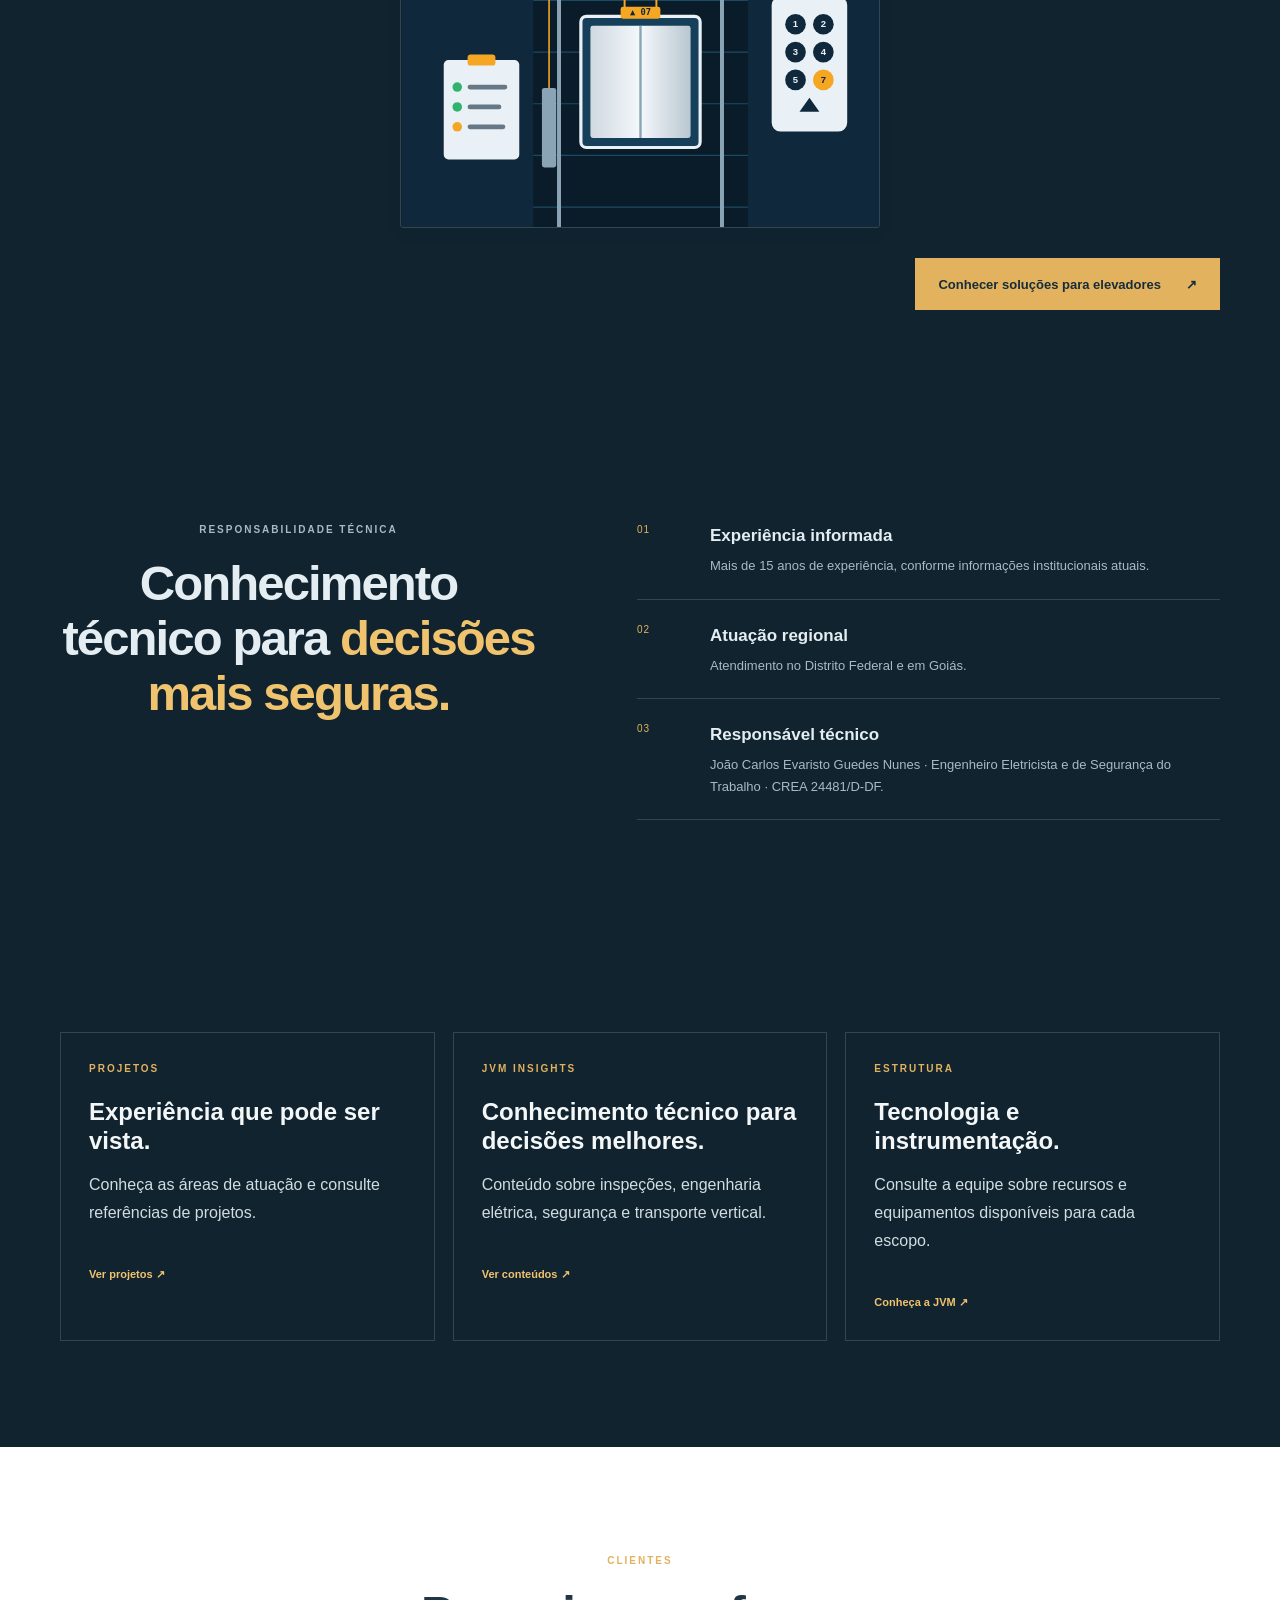
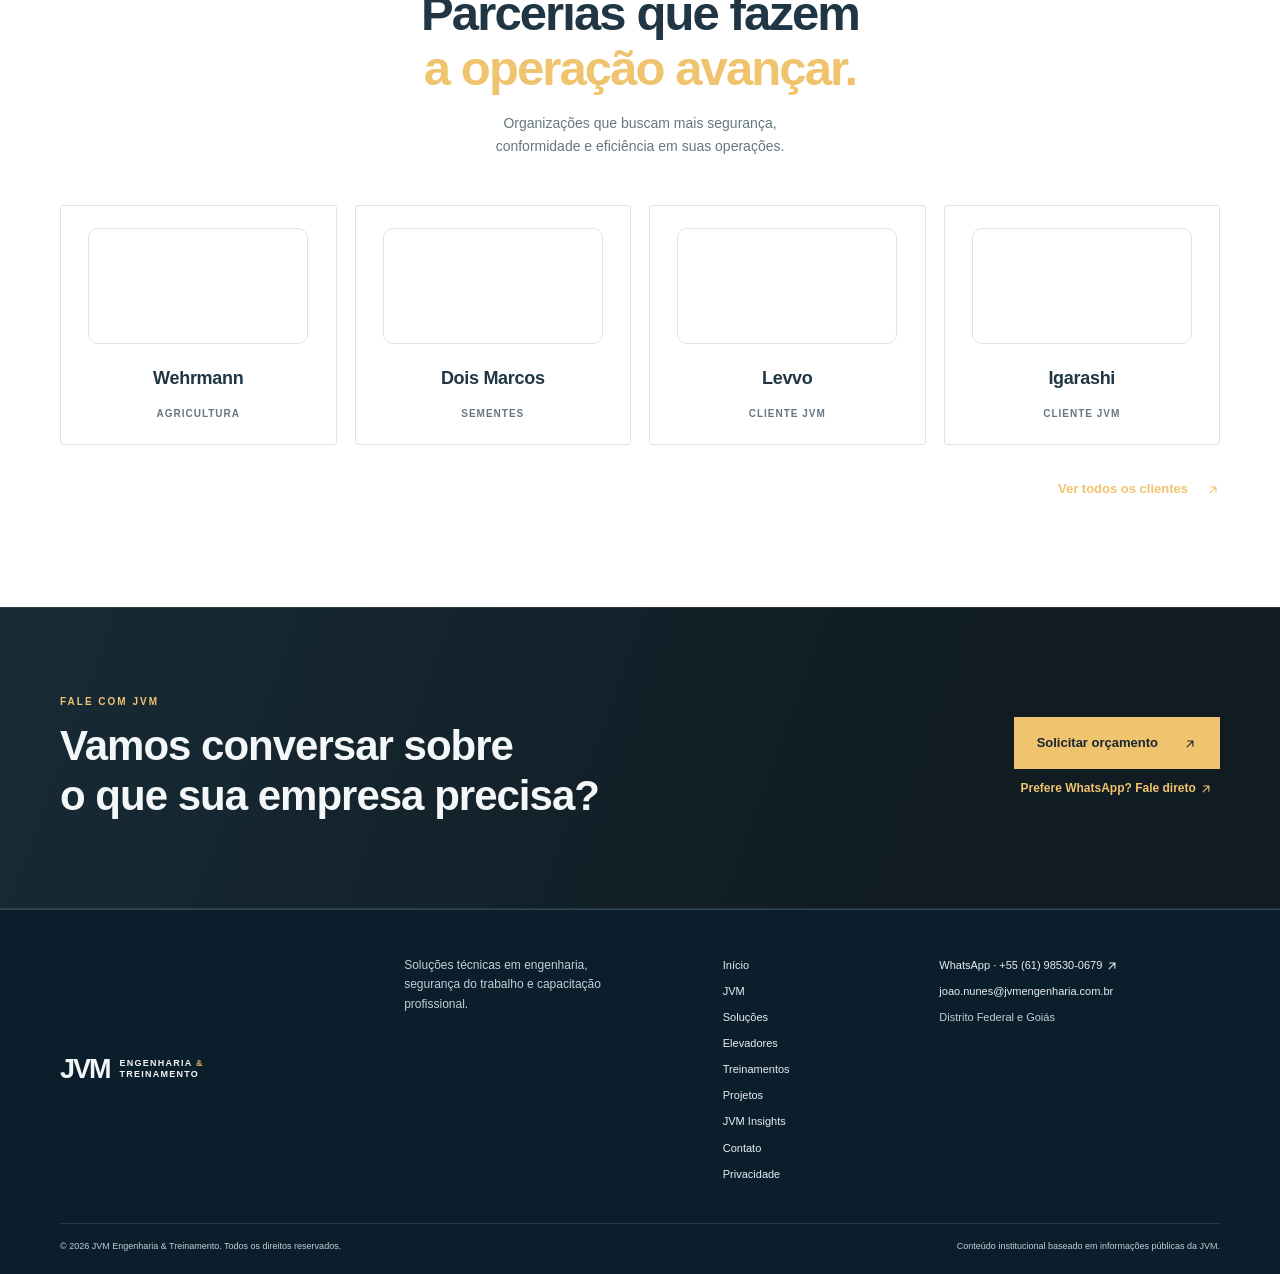
==== commit b0ed1323: "feat: Adição de imagens e melhorias nas letras e nas tonalidades de cor" ====
--- a/index.html
+++ b/index.html
@@ -24,7 +24,7 @@
     <header class="site-header">
       <div class="container header-inner">
         <a class="brand" href="index.html" aria-label="JVM Engenharia — início">
-          <img class="brand-logo" src="assets/logo%20-%20jvm.png" alt="JVM Engenharia &amp; Treinamento">
+          <img class="brand-logo" src="assets/logos_clientes/logo%20-%20jvm.png" alt="JVM Engenharia &amp; Treinamento">
         </a>
         <button class="theme-toggle" id="theme-toggle" type="button" aria-label="Ativar modo escuro">
           <span class="theme-toggle-icon" aria-hidden="true">
@@ -44,18 +44,18 @@
           <span>
           </span>
         </button>
-        <nav class="nav" id="site-nav" aria-label="Navegação principal"><a href="index.html">Início</a><a href="sobre.html">A JVM</a><a href="servicos.html">Soluções</a><a href="elevadores.html">Elevadores</a><a href="cursos.html">Treinamentos</a><a href="projetos.html">Projetos</a><a href="insights.html">JVM Insights</a><a href="contato.html">Contato</a><a class="button button-small" href="contato.html">Solicitar orçamento</a></nav>
+        <nav class="nav" id="site-nav" aria-label="Navegação principal"><a href="index.html">Início</a><a href="sobre.html">JVM</a><a href="servicos.html">Soluções</a><a href="elevadores.html">Elevadores</a><a href="cursos.html">Treinamentos</a><a href="projetos.html">Projetos</a><a href="insights.html">JVM Insights</a><a href="contato.html">Contato</a><a class="button button-small" href="contato.html">Solicitar orçamento</a></nav>
       </div>
     </header>
     <main id="conteudo">
       <section class="hero hero-showcase" id="inicio" data-active-service="eletrica">
-        <div class="hero-photo" id="hero-photo" role="img" aria-label="Painel elétrico industrial"></div>
+        <div class="hero-photo" id="hero-photo"><img class="hero-image" id="hero-image" src="assets/assets_JVM/hero-engenharia-eletrica.svg" alt="Linhas de transmissão e subestação elétrica ao entardecer" width="1600" height="900" loading="eager" fetchpriority="high"></div>
         <div class="hero-shade"></div>
         <div class="container hero-showcase-layout">
           <div class="hero-content">
             <p class="eyebrow eyebrow-light"><span></span> JVM ENGENHARIA &amp; TREINAMENTO</p>
             <h1>Engenharia, segurança e conformidade para empresas que <em>não podem correr riscos.</em></h1>
-            <p class="hero-lead">Soluções técnicas para proteger pessoas, patrimônios e negócios. Engenharia elétrica, inspeções, laudos, manutenção e capacitação no Distrito Federal e em Goiás.</p>
+            <p class="hero-lead">Engenharia e segurança para proteger pessoas, patrimônios e operações no DF e em Goiás.</p>
             <div class="hero-actions">
               <a class="button" href="contato.html">Converse com nossa equipe <span aria-hidden="true"><svg class="link-icon" viewBox="0 0 24 24"><path d="M7 17 17 7M8 7h9v9" fill="none" stroke="currentColor" stroke-linecap="round" stroke-linejoin="round" stroke-width="1.8"/></svg></span></a>
               <a class="text-link light-link" href="servicos.html">Conheça os serviços <span aria-hidden="true"><svg class="link-icon" viewBox="0 0 24 24"><path d="M7 17 17 7M8 7h9v9" fill="none" stroke="currentColor" stroke-linecap="round" stroke-linejoin="round" stroke-width="1.8"/></svg></span></a>
@@ -126,15 +126,11 @@
           <div class="service-grid">
             <article class="service-card">
               <div class="card-top">
-                <span class="service-icon" aria-hidden="true">
-                  <svg viewBox="0 0 24 24">
-                    <path d="M13 2 4 14h6l-1 8 11-13h-7z"/>
-                  </svg>
-                </span>
                 <span class="card-num">01</span>
               </div>
+              <img class="service-art" src="assets/assets_JVM/hero-engenharia-eletrica.svg" alt="" aria-hidden="true" width="1600" height="900" loading="lazy">
               <h3>Engenharia elétrica</h3>
-              <p>Instalações, manutenção e soluções elétricas prediais e industriais.</p>
+              <p>Instalações e manutenção elétrica com segurança e eficiência.</p>
               <a href="servicos.html" class="card-link">Explorar serviços
                 <span>
                   <svg class="link-icon" viewBox="0 0 24 24" aria-hidden="true">
@@ -145,16 +141,11 @@
             </article>
             <article class="service-card">
               <div class="card-top">
-                <span class="service-icon" aria-hidden="true">
-                  <svg viewBox="0 0 24 24">
-                    <path d="M12 3 20 6v5c0 5-3.4 8.4-8 10-4.6-1.6-8-5-8-10V6z" fill="none" stroke="currentColor" stroke-linejoin="round" stroke-width="1.8"/>
-                    <path d="m8.5 11.5 2.2 2.2 4.8-4.8" fill="none" stroke="currentColor" stroke-linecap="round" stroke-linejoin="round" stroke-width="1.8"/>
-                  </svg>
-                </span>
                 <span class="card-num">02</span>
               </div>
+              <img class="service-art" src="assets/assets_JVM/seguranca-do-trabalho.svg" alt="" aria-hidden="true" width="1200" height="800" loading="lazy">
               <h3>Segurança do trabalho</h3>
-              <p>Inspeções e apoio técnico para ambientes de trabalho mais seguros.</p>
+              <p>Inspeções para ambientes de trabalho mais seguros.</p>
               <a href="servicos.html" class="card-link">Explorar serviços
                 <span>
                   <svg class="link-icon" viewBox="0 0 24 24" aria-hidden="true">
@@ -165,14 +156,9 @@
             </article>
             <article class="service-card">
               <div class="card-top">
-                <span class="service-icon" aria-hidden="true">
-                  <svg viewBox="0 0 24 24">
-                    <circle cx="10.8" cy="10.8" r="6.8" fill="none" stroke="currentColor" stroke-width="1.8"/>
-                    <path d="m16 16 5 5" fill="none" stroke="currentColor" stroke-linecap="round" stroke-width="1.8"/>
-                  </svg>
-                </span>
                 <span class="card-num">03</span>
               </div>
+              <img class="service-art" src="assets/assets_JVM/inspecoes-e-ensaios.svg" alt="" aria-hidden="true" width="1200" height="800" loading="lazy">
               <h3>Inspeções e ensaios</h3>
               <p>Avaliações de instalações, equipamentos e sistemas.</p>
               <a href="servicos.html" class="card-link">Explorar serviços
@@ -185,15 +171,11 @@
             </article>
             <article class="service-card">
               <div class="card-top">
-                <span class="service-icon" aria-hidden="true">
-                  <svg viewBox="0 0 24 24">
-                    <path d="m12 2 1.7 7.1L21 7l-4.4 5 4.4 5-7.3-2.1L12 22l-1.7-7.1L3 17l4.4-5L3 7l7.3 2.1z"/>
-                  </svg>
-                </span>
                 <span class="card-num">04</span>
               </div>
+              <img class="service-art" src="assets/assets_JVM/consultoria-tecnica.svg" alt="" aria-hidden="true" width="1200" height="800" loading="lazy">
               <h3>Consultoria técnica</h3>
-              <p>Assessoria especializada para apoiar as decisões da sua operação.</p>
+              <p>Assessoria técnica para sua operação.</p>
               <a href="servicos.html" class="card-link">Explorar serviços
                 <span>
                   <svg class="link-icon" viewBox="0 0 24 24" aria-hidden="true">
@@ -222,8 +204,9 @@
               <br>
               <em>abre caminhos.</em>
             </h2>
-            <p>A JVM oferece cursos profissionalizantes e treinamentos em Normas Regulamentadoras. Consulte a equipe sobre turmas e disponibilidade.</p>
-          </div>
+            <p>JVM oferece cursos profissionalizantes e treinamentos em Normas Regulamentadoras. Consulte a equipe sobre turmas e disponibilidade.</p>
+          </div>
+          <img class="home-training-art" src="assets/assets_JVM/treinamentos-nrs.svg" alt="" aria-hidden="true" width="1200" height="800" loading="lazy">
           <a class="button" href="cursos.html">Conheça os cursos
             <span aria-hidden="true">
               <svg class="link-icon" viewBox="0 0 24 24" aria-hidden="true">
@@ -236,6 +219,7 @@
       <section class="section-pad">
         <div class="container">
           <div class="section-heading"><div><p class="eyebrow">TRANSPORTE VERTICAL</p><h2>Engenharia especializada <em>em elevadores.</em></h2></div><p>Inspeções, acompanhamento de manutenção e montagem, modernização, comissionamento e estudos de tráfego.</p></div>
+          <img class="home-elevators-art" src="assets/assets_JVM/elevadores-transporte-vertical.svg" alt="" aria-hidden="true" width="1200" height="800" loading="lazy">
           <p class="home-more-link"><a class="button" href="elevadores.html">Conhecer soluções para elevadores <span aria-hidden="true">↗</span></a></p>
         </div>
       </section>
@@ -259,22 +243,22 @@
           </div>
           <div class="client-grid" aria-label="Clientes da JVM">
             <article class="client-card client-card--brand">
-              <span class="client-mark" aria-hidden="true"><img src="assets/logo%20-%20wehrmann.png" alt="" loading="lazy"></span>
+              <span class="client-mark" aria-hidden="true"><img src="assets/logos_clientes/logo%20-%20wehrmann.png" alt="" loading="lazy"></span>
               <h3>Wehrmann</h3>
               <p>Agricultura</p>
             </article>
             <article class="client-card client-card--brand">
-              <span class="client-mark" aria-hidden="true"><img src="assets/logo%20-%20dois%20marcos.png" alt="" loading="lazy"></span>
+              <span class="client-mark" aria-hidden="true"><img src="assets/logos_clientes/logo%20-%20dois%20marcos.png" alt="" loading="lazy"></span>
               <h3>Dois Marcos</h3>
               <p>Sementes</p>
             </article>
             <article class="client-card client-card--brand">
-              <span class="client-mark" aria-hidden="true"><img src="assets/logo%20-%20levvo.png" alt="" loading="lazy"></span>
+              <span class="client-mark" aria-hidden="true"><img src="assets/logos_clientes/logo%20-%20levvo.png" alt="" loading="lazy"></span>
               <h3>Levvo</h3>
               <p>Cliente JVM</p>
             </article>
             <article class="client-card client-card--brand">
-              <span class="client-mark" aria-hidden="true"><img src="assets/logo%20-%20igarashi.png" alt="" loading="lazy"></span>
+              <span class="client-mark" aria-hidden="true"><img src="assets/logos_clientes/logo%20-%20igarashi.png" alt="" loading="lazy"></span>
               <h3>Igarashi</h3>
               <p>Cliente JVM</p>
             </article>
@@ -293,7 +277,7 @@
       <section class="contact-cta">
         <div class="container cta-inner">
           <div>
-            <p class="eyebrow eyebrow-light">FALE COM A JVM</p>
+            <p class="eyebrow eyebrow-light">FALE COM JVM</p>
             <h2>Vamos conversar sobre
               <br>o que sua empresa precisa?</h2>
           </div>
@@ -325,7 +309,7 @@
             <br>TREINAMENTO</span>
         </a>
         <p>Soluções técnicas em engenharia, segurança do trabalho e capacitação profissional.</p>
-        <div class="footer-links"><a href="index.html">Início</a><a href="sobre.html">A JVM</a><a href="servicos.html">Soluções</a><a href="elevadores.html">Elevadores</a><a href="cursos.html">Treinamentos</a><a href="projetos.html">Projetos</a><a href="insights.html">JVM Insights</a><a href="contato.html">Contato</a><a href="privacidade.html">Privacidade</a></div>
+        <div class="footer-links"><a href="index.html">Início</a><a href="sobre.html">JVM</a><a href="servicos.html">Soluções</a><a href="elevadores.html">Elevadores</a><a href="cursos.html">Treinamentos</a><a href="projetos.html">Projetos</a><a href="insights.html">JVM Insights</a><a href="contato.html">Contato</a><a href="privacidade.html">Privacidade</a></div>
         <div class="footer-contact">
           <a href="https://wa.me/5561985300679" target="_blank" rel="noopener noreferrer">WhatsApp · +55 (61) 98530-0679
             <svg class="link-icon" viewBox="0 0 24 24" aria-hidden="true">
--- a/css/style.css
+++ b/css/style.css
@@ -407,10 +407,8 @@
 .hero-photo {
   position:absolute;
   inset:0 0 0 38%;
-  background-image:url('https://images.unsplash.com/photo-1518770660439-4636190af475?auto=format&fit=crop&w=2000&q=82');
   background-position:center;
   background-size:cover;
-  filter:saturate(.65)
 }
 .hero-shade {
   position:absolute;
@@ -1518,6 +1516,75 @@
   }
 }
 
+/* Keep text and surfaces readable in both color themes. */
+:root[data-theme="dark"] body {
+  background:var(--surface);
+  color:var(--ink);
+}
+:root[data-theme="dark"] .intro,
+:root[data-theme="dark"] .proof,
+:root[data-theme="dark"] .training,
+:root[data-theme="dark"] .home-training,
+:root[data-theme="dark"] .contact,
+:root[data-theme="dark"] .services {
+  background:var(--surface);
+  color:var(--ink);
+}
+:root[data-theme="dark"] .services .section-heading h2,
+:root[data-theme="dark"] .executive-copy h2,
+:root[data-theme="dark"] .executive-copy details,
+:root[data-theme="dark"] .section-heading h2,
+:root[data-theme="dark"] .services .section-heading h2,
+:root[data-theme="dark"] .intro h2,
+:root[data-theme="dark"] .proof h2,
+:root[data-theme="dark"] .training h2,
+:root[data-theme="dark"] .contact h2,
+:root[data-theme="dark"] .home-training h2 {
+  color:var(--ink);
+}
+:root[data-theme="dark"] .services .section-heading>p,
+:root[data-theme="dark"] .executive-copy p,
+:root[data-theme="dark"] .intro-text,
+:root[data-theme="dark"] .intro-aside p,
+:root[data-theme="dark"] .proof p,
+:root[data-theme="dark"] .training p,
+:root[data-theme="dark"] .home-training p,
+:root[data-theme="dark"] .contact p:not(.eyebrow) {
+  color:var(--muted);
+}
+:root[data-theme="dark"] .services .section-heading .eyebrow,
+:root[data-theme="dark"] .services .section-heading h2 em,
+:root[data-theme="dark"] .section-heading h2 em,
+:root[data-theme="dark"] .intro h2 em,
+:root[data-theme="dark"] .proof h2 em,
+:root[data-theme="dark"] .training h2 em,
+:root[data-theme="dark"] .contact h2 em,
+:root[data-theme="dark"] .home-training h2 em {
+  color:#f0c36e;
+}
+:root[data-theme="dark"] .text-link,
+:root[data-theme="dark"] .services .text-link,
+:root[data-theme="dark"] .card-link,
+:root[data-theme="dark"] .executive-card .card-link,
+:root[data-theme="dark"] .service-card .card-link {
+  color:#f0c36e;
+}
+:root[data-theme="light"] .eyebrow,
+:root[data-theme="light"] em,
+:root[data-theme="light"] .proof-items article>span,
+:root[data-theme="light"] .section-heading h2 em,
+:root[data-theme="light"] .intro h2 em,
+:root[data-theme="light"] .proof h2 em,
+:root[data-theme="light"] .training h2 em,
+:root[data-theme="light"] .contact h2 em,
+:root[data-theme="light"] .home-training h2 em {
+  color:#76551f;
+}
+:root[data-theme="light"] .button,
+:root[data-theme="light"] .button-light {
+  color:#172630;
+}
+
 /* Homepage service showcase inspired by the supplied product video. */
 .hero-showcase {
   min-height: min(760px, calc(100svh - 78px));
@@ -1526,10 +1593,7 @@
 }
 .hero-showcase .hero-photo {
   inset: 0;
-  background-image: url('https://images.unsplash.com/photo-1518770660439-4636190af475?auto=format&fit=crop&w=2000&q=82');
   background-position: center 42%;
-  filter: saturate(.72);
-  transition: background-image .35s ease, transform .8s ease;
 }
 .hero-showcase .hero-shade {
   background: linear-gradient(90deg, rgba(10,20,27,.96) 0%, rgba(10,20,27,.88) 44%, rgba(10,20,27,.34) 100%), linear-gradient(0deg, rgba(10,20,27,.8), transparent 58%);
@@ -1576,8 +1640,6 @@
 .hero-tabs button span { color:#87969d; font-size:9px; }
 .hero-tabs button:hover, .hero-tabs button[aria-selected="true"] { color:#fff; background:rgba(255,255,255,.08); }
 .hero-tabs button[aria-selected="true"] span { color:#e8bd75; }
-.hero-showcase[data-active-service="seguranca"] .hero-photo { background-image:url('../assets/assets_JVM/jvm-treinamento-aula.jpg'); }
-.hero-showcase[data-active-service="treinamentos"] .hero-photo { background-image:url('../assets/assets_JVM/jvm-treinamento-turma.jpeg'); }
 .hero-showcase .hero-index { left:50%; }
 .hero-showcase :focus-visible { outline:2px solid #e8bd75; outline-offset:4px; }
 @media(max-width:900px) {
@@ -1841,3 +1903,245 @@
   box-shadow:none !important;
   text-shadow:none !important;
 }
+
+
+/* Ilustrações SVG responsivas para os serviços JVM. */
+.hero-photo { overflow: hidden; }
+.hero-image {
+  position: absolute;
+  inset: 0;
+  display: block;
+  width: 100%;
+  height: 100%;
+  object-fit: cover;
+  object-position: center 42%;
+  filter: saturate(.72);
+}
+.service-art,
+.home-training-art,
+.home-elevators-art,
+.training-nrs-art,
+.elevators-hero-art {
+  display: block;
+  max-width: 100%;
+  height: auto;
+  border: 1px solid var(--line);
+  border-radius: 3px;
+  box-shadow: 0 5px 18px rgba(16,40,59,.045);
+}
+.service-art {
+  width: 100%;
+  aspect-ratio: 3 / 2;
+  object-fit: cover;
+  margin: 0 0 14px;
+}
+.home-training-inner { display: grid; grid-template-columns: minmax(0,1fr) auto auto; }
+.home-training-inner>div { max-width: 560px; }
+.home-training-art { width: clamp(150px,18vw,220px); aspect-ratio: 3 / 2; object-fit: cover; }
+.home-elevators-art { width: min(100%,480px); aspect-ratio: 3 / 2; object-fit: contain; margin: 28px auto; }
+.training-visual .training-nrs-art {
+  position: absolute;
+  z-index: 2;
+  top: 16px;
+  left: 16px;
+  width: min(42%,220px);
+  aspect-ratio: 3 / 2;
+  object-fit: contain;
+  background: var(--surface-soft);
+}
+.elevators-hero-layout {
+  display: grid;
+  grid-template-columns: minmax(0,1fr) minmax(280px,.8fr);
+  align-items: center;
+  gap: clamp(28px,6vw,80px);
+}
+.page-banner--elevators .elevators-hero-copy>p:last-child {
+  max-width: 610px;
+  margin: 22px 0 0;
+  color: #d0d9dd;
+  text-align: left;
+}
+.elevators-hero-art { width: 100%; aspect-ratio: 3 / 2; object-fit: cover; }
+@media(max-width:900px) {
+  .home-training-inner { grid-template-columns: minmax(0,1fr) auto; }
+  .home-training-art { grid-column: 1; grid-row: 2; width: min(100%,260px); justify-self: center; }
+  .home-training-inner>.button { grid-column: 2; grid-row: 1 / span 2; }
+  .elevators-hero-layout { grid-template-columns: minmax(0,1fr) minmax(230px,.7fr); }
+}
+@media(max-width:680px) {
+  .hero-image { object-fit: contain; object-position: center; opacity: .58; }
+  .hero-showcase-layout { grid-template-columns: minmax(0,1fr); }
+  .hero-showcase .hero-content, .hero-showcase .hero-feature { min-width: 0; width: 100%; max-width: 100%; }
+  .hero-showcase h1 { width: 100%; max-width: 100%; min-width: 0; font-size: clamp(32px,9vw,42px); }
+  .page-banner h1 { width: 100%; max-width: 100%; min-width: 0; font-size: clamp(30px,9vw,42px); }
+  .elevators-hero-layout, .elevators-hero-copy { width: 100%; max-width: 100%; min-width: 0; }
+  .elevators-hero-art { width: 100%; max-width: 100%; }
+  .hero-showcase .hero-feature { justify-self: stretch; }
+  .service-card { box-sizing: border-box; }
+  .service-grid { grid-template-columns: minmax(0,1fr); }
+  .service-card { width: 100%; min-width: 0; }
+  .home-training-inner { display:flex; flex-direction:column; align-items:center; gap:24px; }
+  .home-training-art { width: min(100%,280px); }
+  .home-elevators-art { width: min(100%,360px); margin:20px auto; }
+  .training-visual .training-nrs-art { top:10px; left:10px; width:38%; }
+  .elevators-hero-layout { grid-template-columns:1fr; gap:24px; text-align:center; }
+  .page-banner--elevators .elevators-hero-copy>p:last-child { margin:18px auto 0; text-align:center; }
+  .elevators-hero-art { width:min(100%,360px); justify-self:center; }
+}
+
+/* Final theme contrast corrections for all pages. */
+:root[data-theme="dark"] body,
+:root[data-theme="dark"] .intro,
+:root[data-theme="dark"] .proof,
+:root[data-theme="dark"] .training,
+:root[data-theme="dark"] .home-training,
+:root[data-theme="dark"] .contact,
+:root[data-theme="dark"] .services {
+  background:var(--surface);
+  color:var(--ink);
+}
+:root[data-theme="dark"] .section-heading h2,
+:root[data-theme="dark"] .intro h2,
+:root[data-theme="dark"] .proof h2,
+:root[data-theme="dark"] .training h2,
+:root[data-theme="dark"] .contact h2,
+:root[data-theme="dark"] .home-training h2,
+:root[data-theme="dark"] .executive-copy h2,
+:root[data-theme="dark"] .executive-copy details {
+  color:var(--ink);
+}
+:root[data-theme="dark"] .section-heading>p,
+:root[data-theme="dark"] .services .section-heading>p,
+:root[data-theme="dark"] .executive-copy p,
+:root[data-theme="dark"] .intro-text,
+:root[data-theme="dark"] .intro-aside p,
+:root[data-theme="dark"] .proof p,
+:root[data-theme="dark"] .training p,
+:root[data-theme="dark"] .home-training p,
+:root[data-theme="dark"] .contact p:not(.eyebrow) {
+  color:var(--muted);
+}
+:root[data-theme="dark"] .services .section-heading .eyebrow,
+:root[data-theme="dark"] .services .section-heading h2 em,
+:root[data-theme="dark"] .section-heading h2 em,
+:root[data-theme="dark"] .intro h2 em,
+:root[data-theme="dark"] .proof h2 em,
+:root[data-theme="dark"] .training h2 em,
+:root[data-theme="dark"] .contact h2 em,
+:root[data-theme="dark"] .home-training h2 em,
+:root[data-theme="dark"] .text-link,
+:root[data-theme="dark"] .card-link {
+  color:#f0c36e;
+}
+:root[data-theme="light"] .eyebrow,
+:root[data-theme="light"] em,
+:root[data-theme="light"] .proof-items article>span,
+:root[data-theme="light"] .section-heading h2 em,
+:root[data-theme="light"] .intro h2 em,
+:root[data-theme="light"] .proof h2 em,
+:root[data-theme="light"] .training h2 em,
+:root[data-theme="light"] .contact h2 em,
+:root[data-theme="light"] .home-training h2 em {
+  color:#76551f;
+}
+
+/* Override legacy dark mode colors on the home services section. */
+:root[data-theme="dark"] .services .section-heading h2,
+:root[data-theme="dark"] .services .section-heading h2 em {
+  color:#f4f7f8 !important;
+}
+:root[data-theme="dark"] .services .section-heading h2 em {
+  color:#f0c36e !important;
+}
+:root[data-theme="dark"] .services .section-heading>p {
+  color:#c2d0d6 !important;
+}
+:root[data-theme="dark"] .services .section-heading .eyebrow {
+  color:#f0c36e !important;
+}
+
+/* Footer contrast on its dark background in both themes. */
+.footer,
+.footer .brand-footer,
+.footer .brand-copy {
+  color:#f4f7f8 !important;
+}
+.footer .footer-main>p,
+.footer .footer-contact span,
+.footer .footer-bottom {
+  color:#c2d0d6 !important;
+}
+.footer .footer-links a,
+.footer .footer-contact a {
+  color:#e8eef1 !important;
+}
+.footer .footer-links a:hover,
+.footer .footer-contact a:hover {
+  color:#f0c36e !important;
+}
+
+/* CTA banner contrast, including its outlined action button. */
+.contact-cta,
+.contact-cta .cta-inner h2,
+.contact-cta .cta-inner>div,
+.contact-cta p:not(.eyebrow) {
+  color:#f4f7f8 !important;
+}
+.contact-cta .cta-inner .eyebrow,
+.contact-cta .cta-inner h2 em,
+.contact-cta .cta-whatsapp {
+  color:#f0c36e !important;
+}
+.contact-cta .button-light,
+.contact-cta .button-light:hover {
+  background:#f0c36e !important;
+  border-color:#f0c36e !important;
+  color:#172630 !important;
+}
+
+/* Preserve light text on the dark hero and banner surfaces in light mode. */
+:root[data-theme="light"] .hero-showcase,
+:root[data-theme="light"] .hero-showcase h1,
+:root[data-theme="light"] .hero-showcase .hero-lead,
+:root[data-theme="light"] .hero-showcase .hero-index,
+:root[data-theme="light"] .page-banner,
+:root[data-theme="light"] .page-banner h1,
+:root[data-theme="light"] .page-banner>div>p:last-child {
+  color:#f4f7f8;
+}
+:root[data-theme="light"] .hero-showcase h1 em,
+:root[data-theme="light"] .hero-showcase .eyebrow,
+:root[data-theme="light"] .page-banner h1 em,
+:root[data-theme="light"] .page-banner .eyebrow,
+:root[data-theme="light"] .contact-cta .cta-inner .eyebrow,
+:root[data-theme="light"] .contact-cta .cta-inner h2 em {
+  color:#f0c36e;
+}
+:root[data-theme="light"] .hero-showcase .text-link,
+:root[data-theme="light"] .hero-showcase .hero-feature,
+:root[data-theme="light"] .hero-showcase .hero-feature h2,
+:root[data-theme="light"] .hero-showcase .hero-feature p,
+:root[data-theme="light"] .hero-showcase .hero-tabs button {
+  color:#f4f7f8;
+}
+
+/* Readable colors inside the dark service detail panel in light mode. */
+:root[data-theme="light"] .service-detail .detail-heading h2,
+:root[data-theme="light"] .service-detail .detail-heading>p:not(.eyebrow),
+:root[data-theme="light"] .service-detail .detail-list,
+:root[data-theme="light"] .service-detail .detail-list p {
+  color:#f4f7f8 !important;
+}
+:root[data-theme="light"] .service-detail .detail-heading h2 em,
+:root[data-theme="light"] .service-detail .detail-heading .eyebrow {
+  color:#f0c36e !important;
+}
+:root[data-theme="light"] .service-detail .button-outline {
+  color:#f4f7f8 !important;
+  background:transparent !important;
+  border-color:#b7c7ce !important;
+}
+:root[data-theme="light"] .service-detail .button-outline:hover {
+  color:#172630 !important;
+  background:#f4f7f8 !important;
+}
